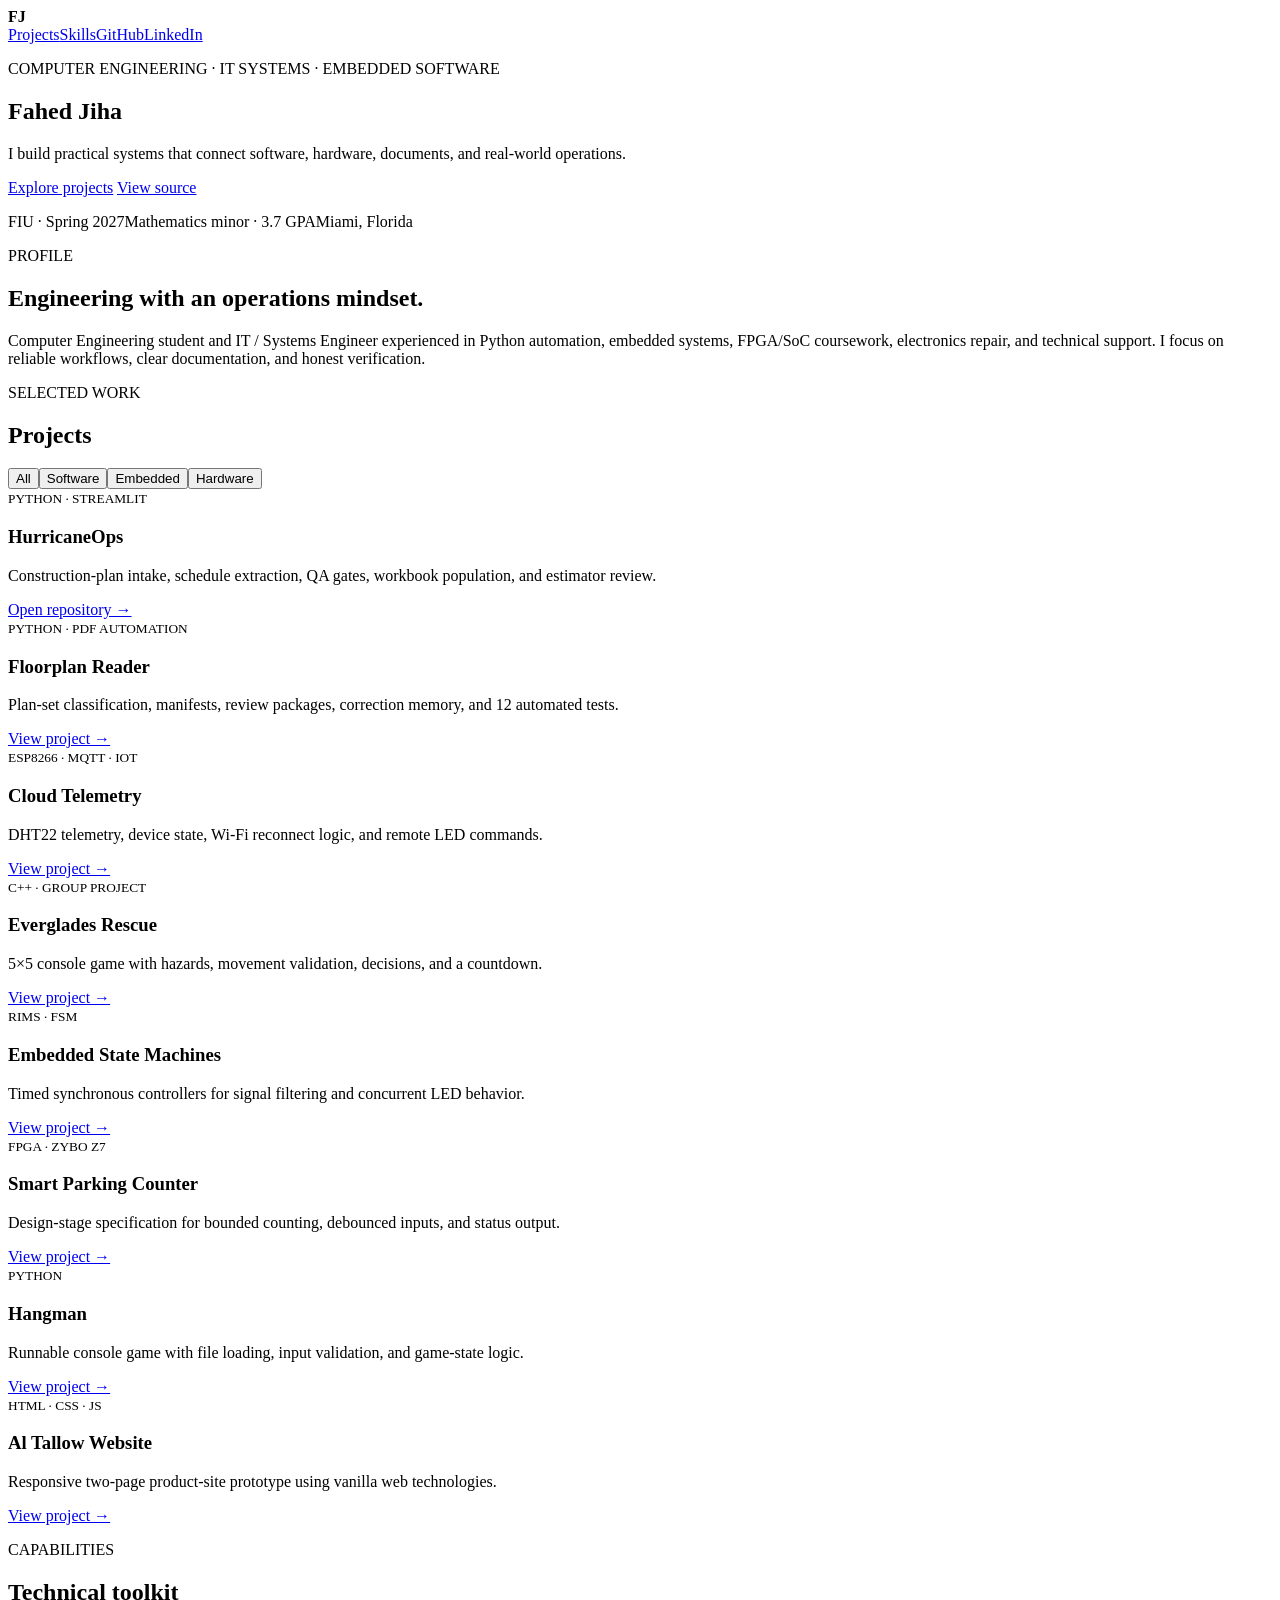
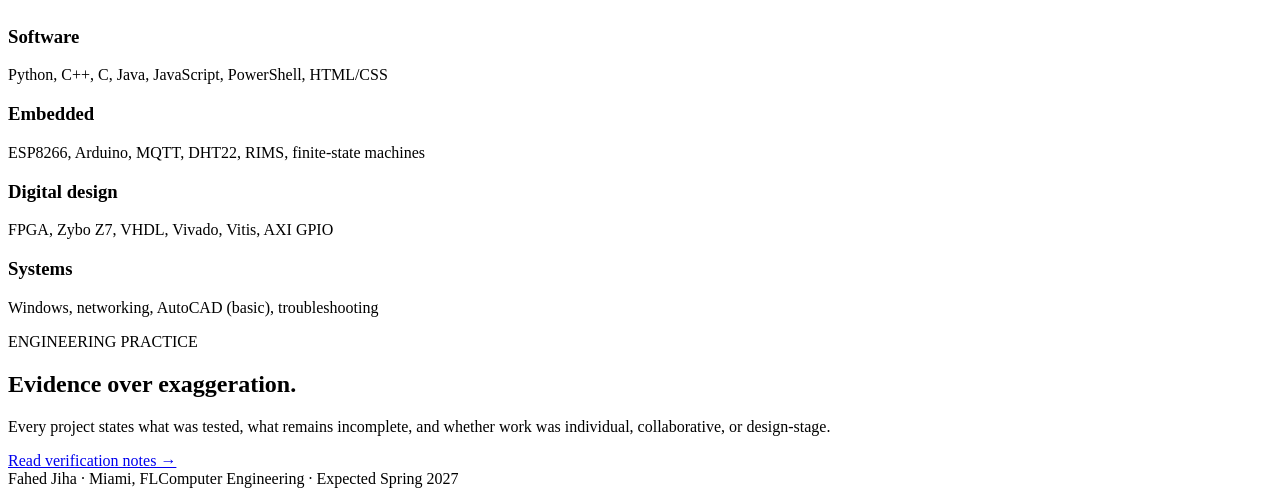
==== index.html @ e457b2c7 "Add portfolio website index.html" ====
<!doctype html><html lang="en"><head><meta charset="utf-8"><meta name="viewport" content="width=device-width,initial-scale=1"><meta name="description" content="Fahed Jiha computer engineering portfolio"><title>Fahed Jiha | Engineering Portfolio</title><link rel="stylesheet" href="assets/portfolio.css"></head><body>
<header><nav><b>FJ</b><div><a href="#projects">Projects</a><a href="#skills">Skills</a><a href="https://github.com/Fahedjiha10">GitHub</a><a href="https://www.linkedin.com/in/fahed-j-37849b253/">LinkedIn</a></div></nav><section class="hero"><p class="eyebrow">COMPUTER ENGINEERING · IT SYSTEMS · EMBEDDED SOFTWARE</p><h1>Fahed Jiha</h1><p class="lead">I build practical systems that connect software, hardware, documents, and real-world operations.</p><p><a class="button" href="#projects">Explore projects</a> <a class="outline" href="https://github.com/Fahedjiha10/engineering-portfolio">View source</a></p><div class="facts"><span>FIU · Spring 2027</span><span>Mathematics minor · 3.7 GPA</span><span>Miami, Florida</span></div></section></header>
<main><section class="intro"><div><p class="eyebrow">PROFILE</p><h2>Engineering with an operations mindset.</h2></div><p>Computer Engineering student and IT / Systems Engineer experienced in Python automation, embedded systems, FPGA/SoC coursework, electronics repair, and technical support. I focus on reliable workflows, clear documentation, and honest verification.</p></section>
<section id="projects"><div class="title"><div><p class="eyebrow">SELECTED WORK</p><h2>Projects</h2></div><div class="filters"><button class="active" data-filter="all">All</button><button data-filter="software">Software</button><button data-filter="embedded">Embedded</button><button data-filter="hardware">Hardware</button></div></div><div class="grid">
<article data-kind="software"><small>PYTHON · STREAMLIT</small><h3>HurricaneOps</h3><p>Construction-plan intake, schedule extraction, QA gates, workbook population, and estimator review.</p><a href="https://github.com/Fahedjiha10/HurricaneOps">Open repository →</a></article>
<article data-kind="software"><small>PYTHON · PDF AUTOMATION</small><h3>Floorplan Reader</h3><p>Plan-set classification, manifests, review packages, correction memory, and 12 automated tests.</p><a href="projects/floorplan-reader/">View project →</a></article>
<article data-kind="embedded"><small>ESP8266 · MQTT · IOT</small><h3>Cloud Telemetry</h3><p>DHT22 telemetry, device state, Wi-Fi reconnect logic, and remote LED commands.</p><a href="projects/esp8266-mqtt-iot/">View project →</a></article>
<article data-kind="software"><small>C++ · GROUP PROJECT</small><h3>Everglades Rescue</h3><p>5×5 console game with hazards, movement validation, decisions, and a countdown.</p><a href="projects/everglades-rescue-game/">View project →</a></article>
<article data-kind="embedded"><small>RIMS · FSM</small><h3>Embedded State Machines</h3><p>Timed synchronous controllers for signal filtering and concurrent LED behavior.</p><a href="projects/embedded-state-machines/">View project →</a></article>
<article data-kind="hardware"><small>FPGA · ZYBO Z7</small><h3>Smart Parking Counter</h3><p>Design-stage specification for bounded counting, debounced inputs, and status output.</p><a href="projects/fpga-smart-parking/">View project →</a></article>
<article data-kind="software"><small>PYTHON</small><h3>Hangman</h3><p>Runnable console game with file loading, input validation, and game-state logic.</p><a href="projects/python-hangman/">View project →</a></article>
<article data-kind="software"><small>HTML · CSS · JS</small><h3>Al Tallow Website</h3><p>Responsive two-page product-site prototype using vanilla web technologies.</p><a href="projects/al-tallow-website/">View project →</a></article></div></section>
<section id="skills" class="skills"><div><p class="eyebrow">CAPABILITIES</p><h2>Technical toolkit</h2></div><div class="skillgrid"><div><h3>Software</h3><p>Python, C++, C, Java, JavaScript, PowerShell, HTML/CSS</p></div><div><h3>Embedded</h3><p>ESP8266, Arduino, MQTT, DHT22, RIMS, finite-state machines</p></div><div><h3>Digital design</h3><p>FPGA, Zybo Z7, VHDL, Vivado, Vitis, AXI GPIO</p></div><div><h3>Systems</h3><p>Windows, networking, AutoCAD (basic), troubleshooting</p></div></div></section>
<section class="proof"><p class="eyebrow">ENGINEERING PRACTICE</p><h2>Evidence over exaggeration.</h2><p>Every project states what was tested, what remains incomplete, and whether work was individual, collaborative, or design-stage.</p><a href="docs/project-status.md">Read verification notes →</a></section></main><footer><span>Fahed Jiha · Miami, FL</span><span>Computer Engineering · Expected Spring 2027</span></footer><script src="assets/portfolio.js"></script></body></html>
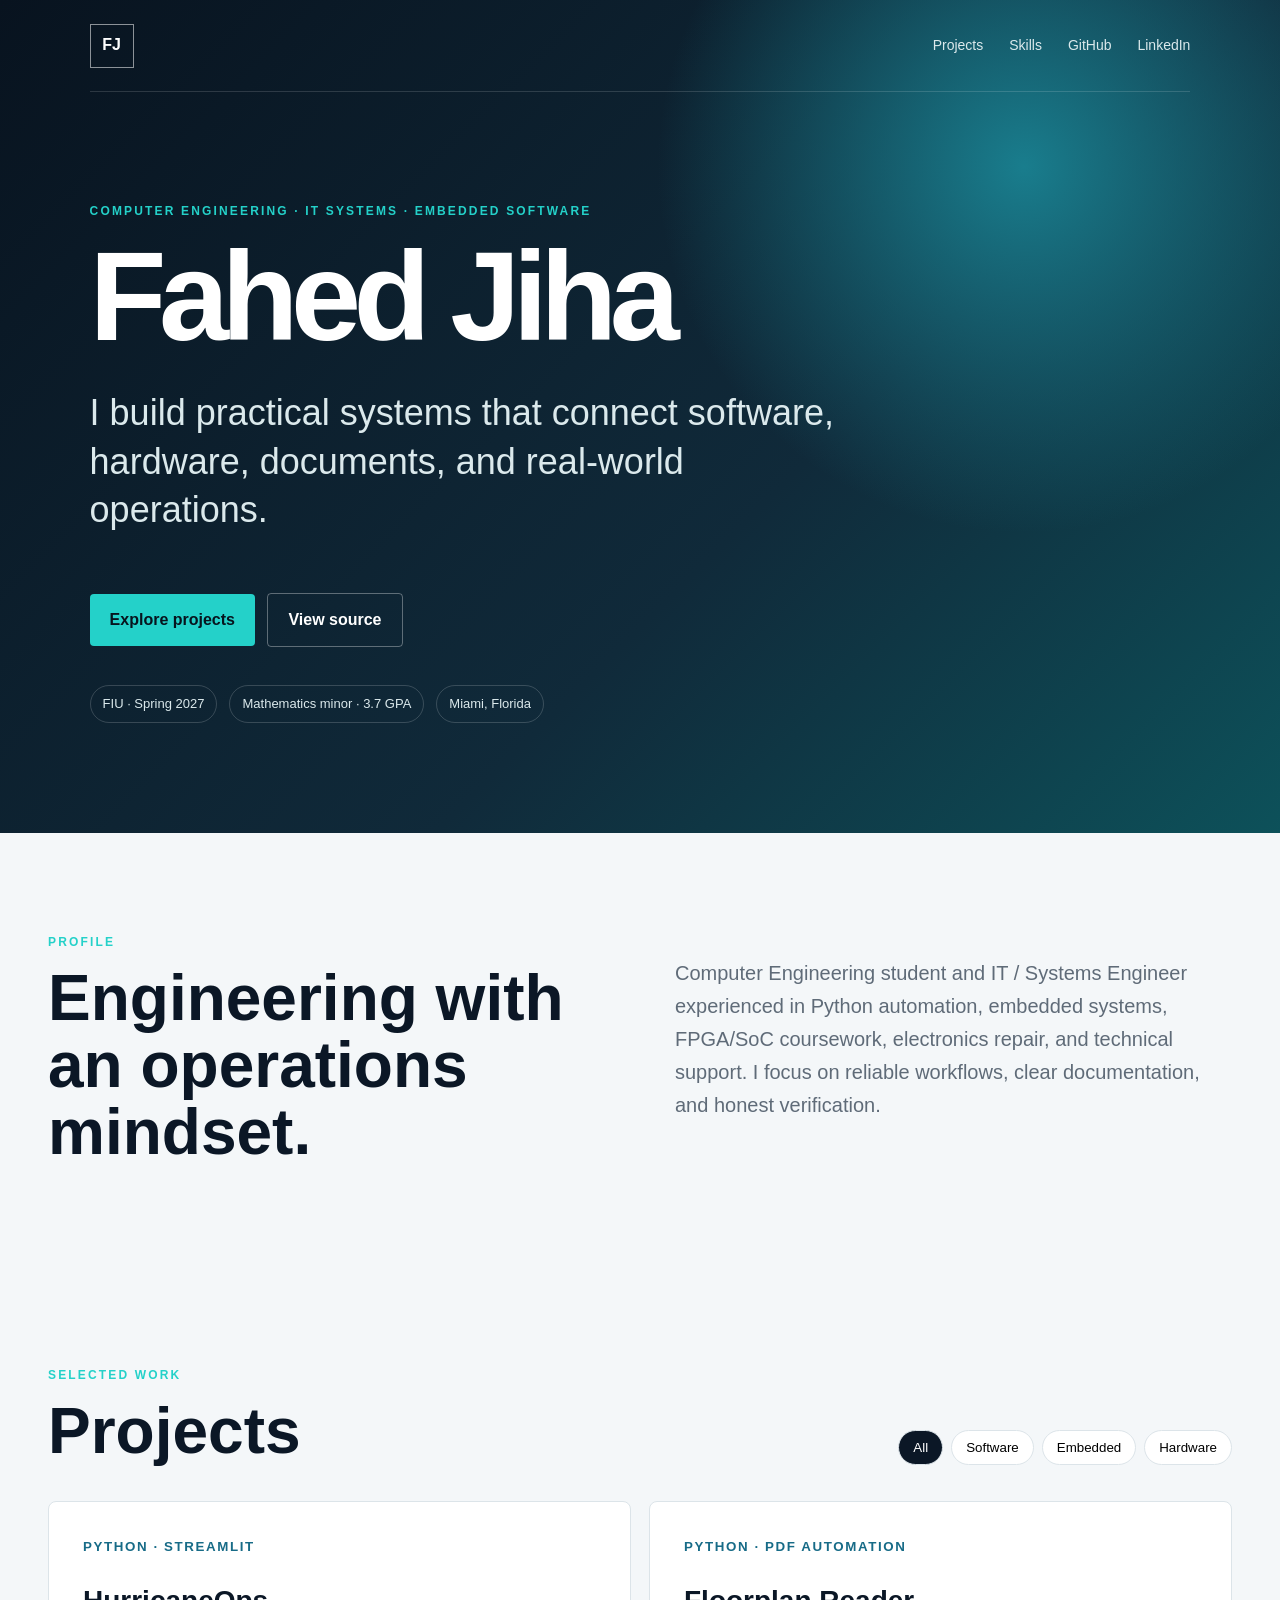
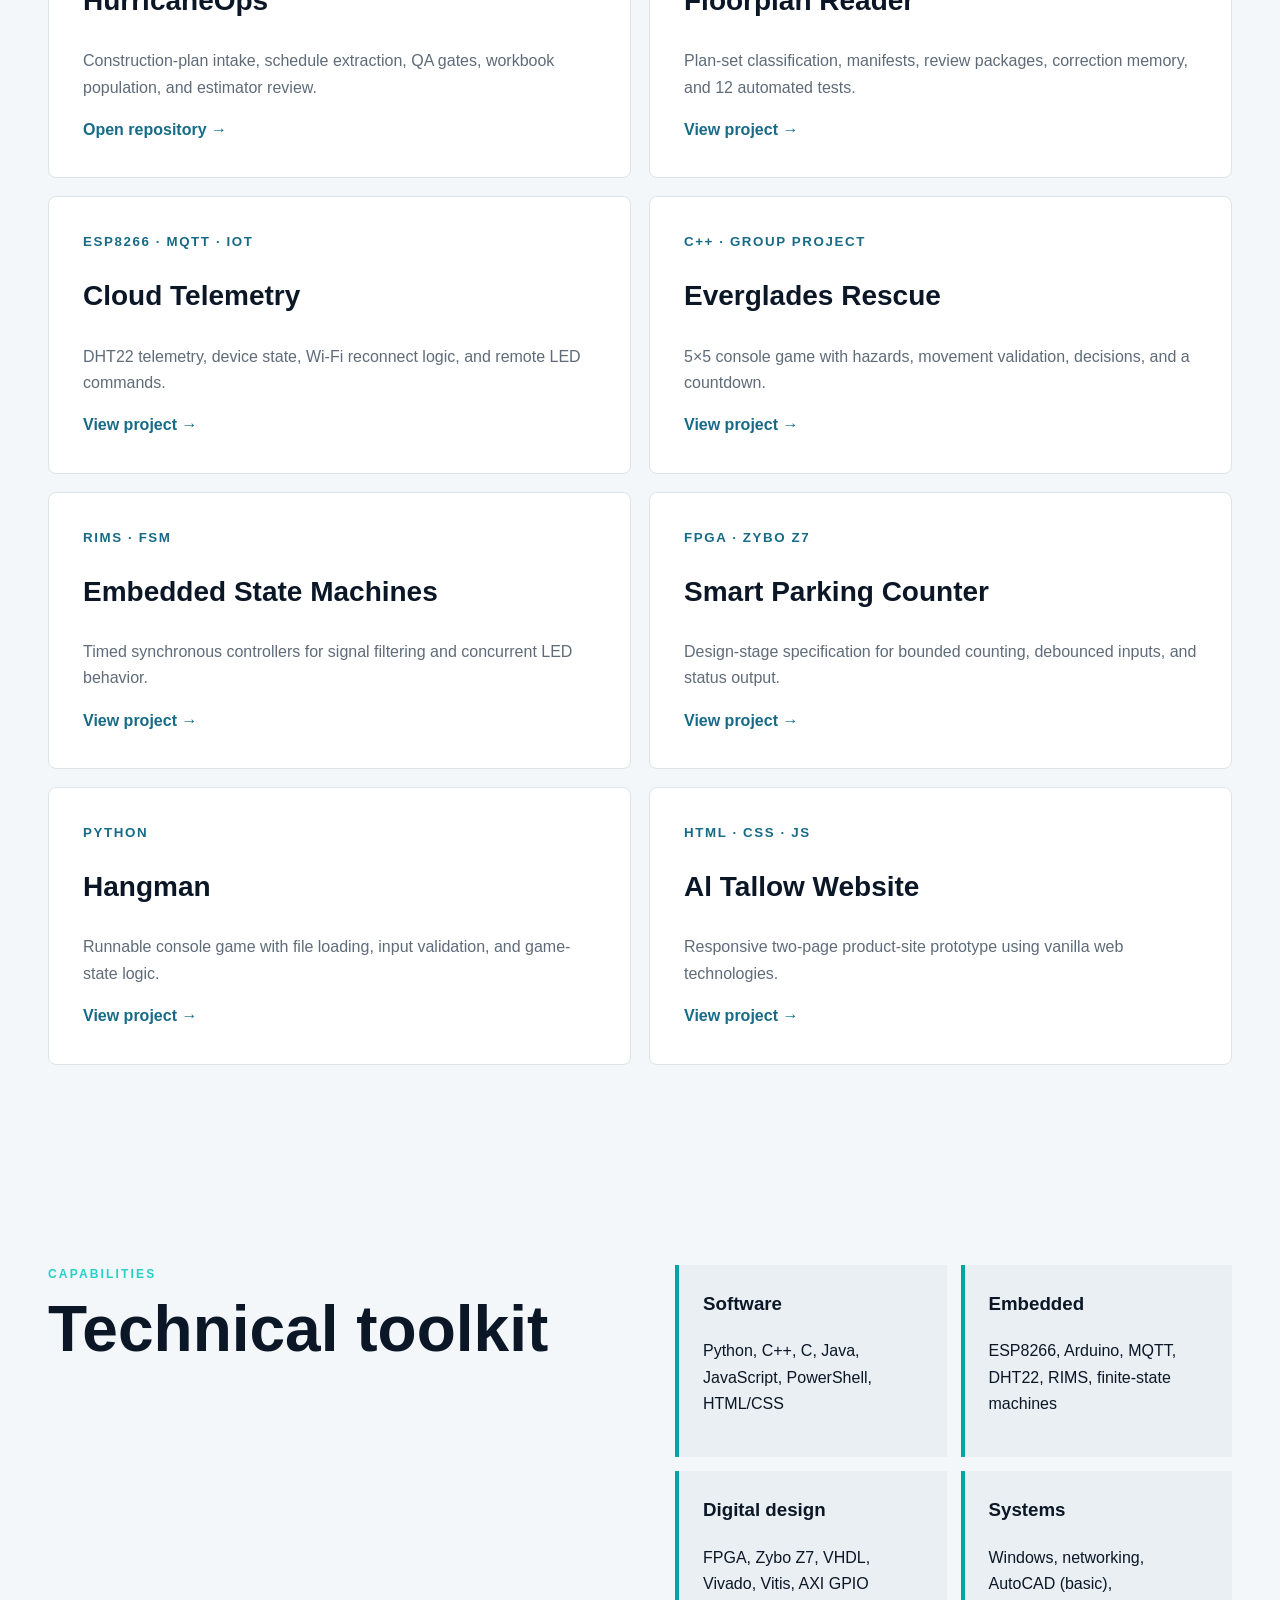
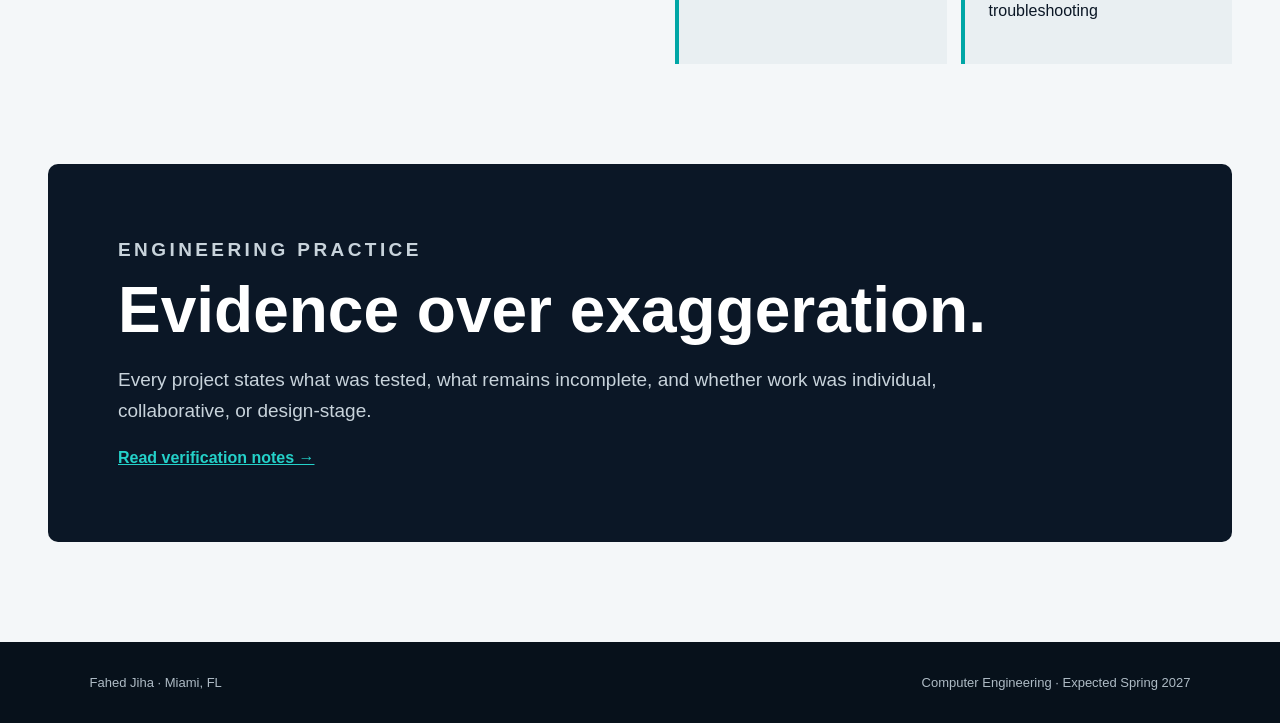
==== commit c63a3343: "Fix live portfolio project links" ====
--- a/index.html
+++ b/index.html
@@ -3,12 +3,12 @@
 <main><section class="intro"><div><p class="eyebrow">PROFILE</p><h2>Engineering with an operations mindset.</h2></div><p>Computer Engineering student and IT / Systems Engineer experienced in Python automation, embedded systems, FPGA/SoC coursework, electronics repair, and technical support. I focus on reliable workflows, clear documentation, and honest verification.</p></section>
 <section id="projects"><div class="title"><div><p class="eyebrow">SELECTED WORK</p><h2>Projects</h2></div><div class="filters"><button class="active" data-filter="all">All</button><button data-filter="software">Software</button><button data-filter="embedded">Embedded</button><button data-filter="hardware">Hardware</button></div></div><div class="grid">
 <article data-kind="software"><small>PYTHON · STREAMLIT</small><h3>HurricaneOps</h3><p>Construction-plan intake, schedule extraction, QA gates, workbook population, and estimator review.</p><a href="https://github.com/Fahedjiha10/HurricaneOps">Open repository →</a></article>
-<article data-kind="software"><small>PYTHON · PDF AUTOMATION</small><h3>Floorplan Reader</h3><p>Plan-set classification, manifests, review packages, correction memory, and 12 automated tests.</p><a href="projects/floorplan-reader/">View project →</a></article>
-<article data-kind="embedded"><small>ESP8266 · MQTT · IOT</small><h3>Cloud Telemetry</h3><p>DHT22 telemetry, device state, Wi-Fi reconnect logic, and remote LED commands.</p><a href="projects/esp8266-mqtt-iot/">View project →</a></article>
-<article data-kind="software"><small>C++ · GROUP PROJECT</small><h3>Everglades Rescue</h3><p>5×5 console game with hazards, movement validation, decisions, and a countdown.</p><a href="projects/everglades-rescue-game/">View project →</a></article>
-<article data-kind="embedded"><small>RIMS · FSM</small><h3>Embedded State Machines</h3><p>Timed synchronous controllers for signal filtering and concurrent LED behavior.</p><a href="projects/embedded-state-machines/">View project →</a></article>
-<article data-kind="hardware"><small>FPGA · ZYBO Z7</small><h3>Smart Parking Counter</h3><p>Design-stage specification for bounded counting, debounced inputs, and status output.</p><a href="projects/fpga-smart-parking/">View project →</a></article>
-<article data-kind="software"><small>PYTHON</small><h3>Hangman</h3><p>Runnable console game with file loading, input validation, and game-state logic.</p><a href="projects/python-hangman/">View project →</a></article>
-<article data-kind="software"><small>HTML · CSS · JS</small><h3>Al Tallow Website</h3><p>Responsive two-page product-site prototype using vanilla web technologies.</p><a href="projects/al-tallow-website/">View project →</a></article></div></section>
+<article data-kind="software"><small>PYTHON · PDF AUTOMATION</small><h3>Floorplan Reader</h3><p>Plan-set classification, manifests, review packages, correction memory, and 12 automated tests.</p><a href="https://github.com/Fahedjiha10/engineering-portfolio/tree/main/projects/floorplan-reader">View project →</a></article>
+<article data-kind="embedded"><small>ESP8266 · MQTT · IOT</small><h3>Cloud Telemetry</h3><p>DHT22 telemetry, device state, Wi-Fi reconnect logic, and remote LED commands.</p><a href="https://github.com/Fahedjiha10/engineering-portfolio/tree/main/projects/esp8266-mqtt-iot">View project →</a></article>
+<article data-kind="software"><small>C++ · GROUP PROJECT</small><h3>Everglades Rescue</h3><p>5×5 console game with hazards, movement validation, decisions, and a countdown.</p><a href="https://github.com/Fahedjiha10/engineering-portfolio/tree/main/projects/everglades-rescue-game">View project →</a></article>
+<article data-kind="embedded"><small>RIMS · FSM</small><h3>Embedded State Machines</h3><p>Timed synchronous controllers for signal filtering and concurrent LED behavior.</p><a href="https://github.com/Fahedjiha10/engineering-portfolio/tree/main/projects/embedded-state-machines">View project →</a></article>
+<article data-kind="hardware"><small>FPGA · ZYBO Z7</small><h3>Smart Parking Counter</h3><p>Design-stage specification for bounded counting, debounced inputs, and status output.</p><a href="https://github.com/Fahedjiha10/engineering-portfolio/tree/main/projects/fpga-smart-parking">View project →</a></article>
+<article data-kind="software"><small>PYTHON</small><h3>Hangman</h3><p>Runnable console game with file loading, input validation, and game-state logic.</p><a href="https://github.com/Fahedjiha10/engineering-portfolio/tree/main/projects/python-hangman">View project →</a></article>
+<article data-kind="software"><small>HTML · CSS · JS</small><h3>Al Tallow Website</h3><p>Responsive two-page product-site prototype using vanilla web technologies.</p><a href="https://github.com/Fahedjiha10/engineering-portfolio/tree/main/projects/al-tallow-website">View project →</a></article></div></section>
 <section id="skills" class="skills"><div><p class="eyebrow">CAPABILITIES</p><h2>Technical toolkit</h2></div><div class="skillgrid"><div><h3>Software</h3><p>Python, C++, C, Java, JavaScript, PowerShell, HTML/CSS</p></div><div><h3>Embedded</h3><p>ESP8266, Arduino, MQTT, DHT22, RIMS, finite-state machines</p></div><div><h3>Digital design</h3><p>FPGA, Zybo Z7, VHDL, Vivado, Vitis, AXI GPIO</p></div><div><h3>Systems</h3><p>Windows, networking, AutoCAD (basic), troubleshooting</p></div></div></section>
-<section class="proof"><p class="eyebrow">ENGINEERING PRACTICE</p><h2>Evidence over exaggeration.</h2><p>Every project states what was tested, what remains incomplete, and whether work was individual, collaborative, or design-stage.</p><a href="docs/project-status.md">Read verification notes →</a></section></main><footer><span>Fahed Jiha · Miami, FL</span><span>Computer Engineering · Expected Spring 2027</span></footer><script src="assets/portfolio.js"></script></body></html>+<section class="proof"><p class="eyebrow">ENGINEERING PRACTICE</p><h2>Evidence over exaggeration.</h2><p>Every project states what was tested, what remains incomplete, and whether work was individual, collaborative, or design-stage.</p><a href="https://github.com/Fahedjiha10/engineering-portfolio/blob/main/docs/project-status.md">Read verification notes →</a></section></main><footer><span>Fahed Jiha · Miami, FL</span><span>Computer Engineering · Expected Spring 2027</span></footer><script src="assets/portfolio.js"></script></body></html>
--- a/assets/portfolio.css
+++ b/assets/portfolio.css
@@ -0,0 +1 @@
+:root{--ink:#0b1726;--muted:#5f6b78;--accent:#24d1c9;--paper:#f4f7f9;--line:#dce4e9}*{box-sizing:border-box}html{scroll-behavior:smooth}body{margin:0;font:16px/1.65 Inter,Segoe UI,Arial,sans-serif;color:var(--ink);background:var(--paper)}a{color:inherit}header{min-height:720px;color:#fff;background:radial-gradient(circle at 80% 20%,#197d8d 0,transparent 30%),linear-gradient(135deg,#08131f,#102a3a 60%,#0d515a);padding:0 7vw}nav{height:92px;display:flex;align-items:center;justify-content:space-between;border-bottom:1px solid #ffffff24}nav b{display:grid;place-items:center;width:44px;height:44px;border:1px solid #ffffff88}nav div{display:flex;gap:26px}nav a{text-decoration:none;color:#dbe9ec;font-size:14px}.hero{max-width:920px;padding:110px 0}.eyebrow{margin:0 0 12px;color:var(--accent);font-weight:800;font-size:12px;letter-spacing:.18em}h1{font-size:clamp(60px,10vw,126px);line-height:.9;margin:18px 0 28px;letter-spacing:-.06em}.lead{max-width:760px;font-size:clamp(22px,3vw,36px);line-height:1.35;color:#dbe9ec}.button,.outline{display:inline-block;margin:22px 8px 22px 0;padding:13px 20px;border-radius:4px;text-decoration:none;font-weight:700}.button{background:var(--accent);color:#07151e}.outline{border:1px solid #ffffff55}.facts{display:flex;flex-wrap:wrap;gap:12px}.facts span{padding:7px 12px;border:1px solid #ffffff2c;border-radius:99px;font-size:13px;color:#dbe9ec}main{max-width:1240px;margin:auto;padding:0 28px}main section{padding:100px 0}.intro,.skills{display:grid;grid-template-columns:1fr 1fr;gap:70px}.intro h2,.title h2,.skills h2,.proof h2{font-size:clamp(38px,5vw,64px);line-height:1.05;margin:0}.intro>p{font-size:20px;color:var(--muted);margin:24px 0}.title{display:flex;align-items:end;justify-content:space-between;margin-bottom:36px}.filters{display:flex;gap:8px;flex-wrap:wrap}.filters button{border:1px solid var(--line);background:#fff;padding:9px 14px;border-radius:99px;cursor:pointer}.filters .active{background:var(--ink);color:#fff}.grid{display:grid;grid-template-columns:repeat(2,1fr);gap:18px}.grid article{background:#fff;border:1px solid var(--line);border-radius:8px;padding:34px;min-height:250px;display:flex;flex-direction:column;transition:.2s}.grid article:hover{transform:translateY(-4px);box-shadow:0 18px 45px #0b172612}.grid article[hidden]{display:none}.grid small{color:#176b87;font-weight:800;letter-spacing:.12em}.grid h3{font-size:28px;margin:20px 0 8px}.grid p{color:var(--muted)}.grid a{margin-top:auto;font-weight:800;color:#176b87;text-decoration:none}.skillgrid{display:grid;grid-template-columns:1fr 1fr;gap:14px}.skillgrid div{background:#e9eff2;padding:24px;border-left:4px solid #00a6a6}.skillgrid h3,.skillgrid p{margin-top:0}.proof{background:var(--ink);color:#fff;padding:70px!important;margin-bottom:100px;border-radius:10px}.proof p{max-width:850px;color:#c8d3db;font-size:19px}.proof a{color:var(--accent);font-weight:800}footer{display:flex;justify-content:space-between;padding:30px 7vw;background:#07111b;color:#aebbc5;font-size:13px}@media(max-width:760px){nav div{gap:12px}nav div a:nth-child(-n+2){display:none}.hero{padding:80px 0}.intro,.skills{grid-template-columns:1fr;gap:28px}.title{align-items:start;flex-direction:column;gap:24px}.grid,.skillgrid{grid-template-columns:1fr}.proof{padding:38px 28px!important}footer{gap:12px;flex-direction:column}}
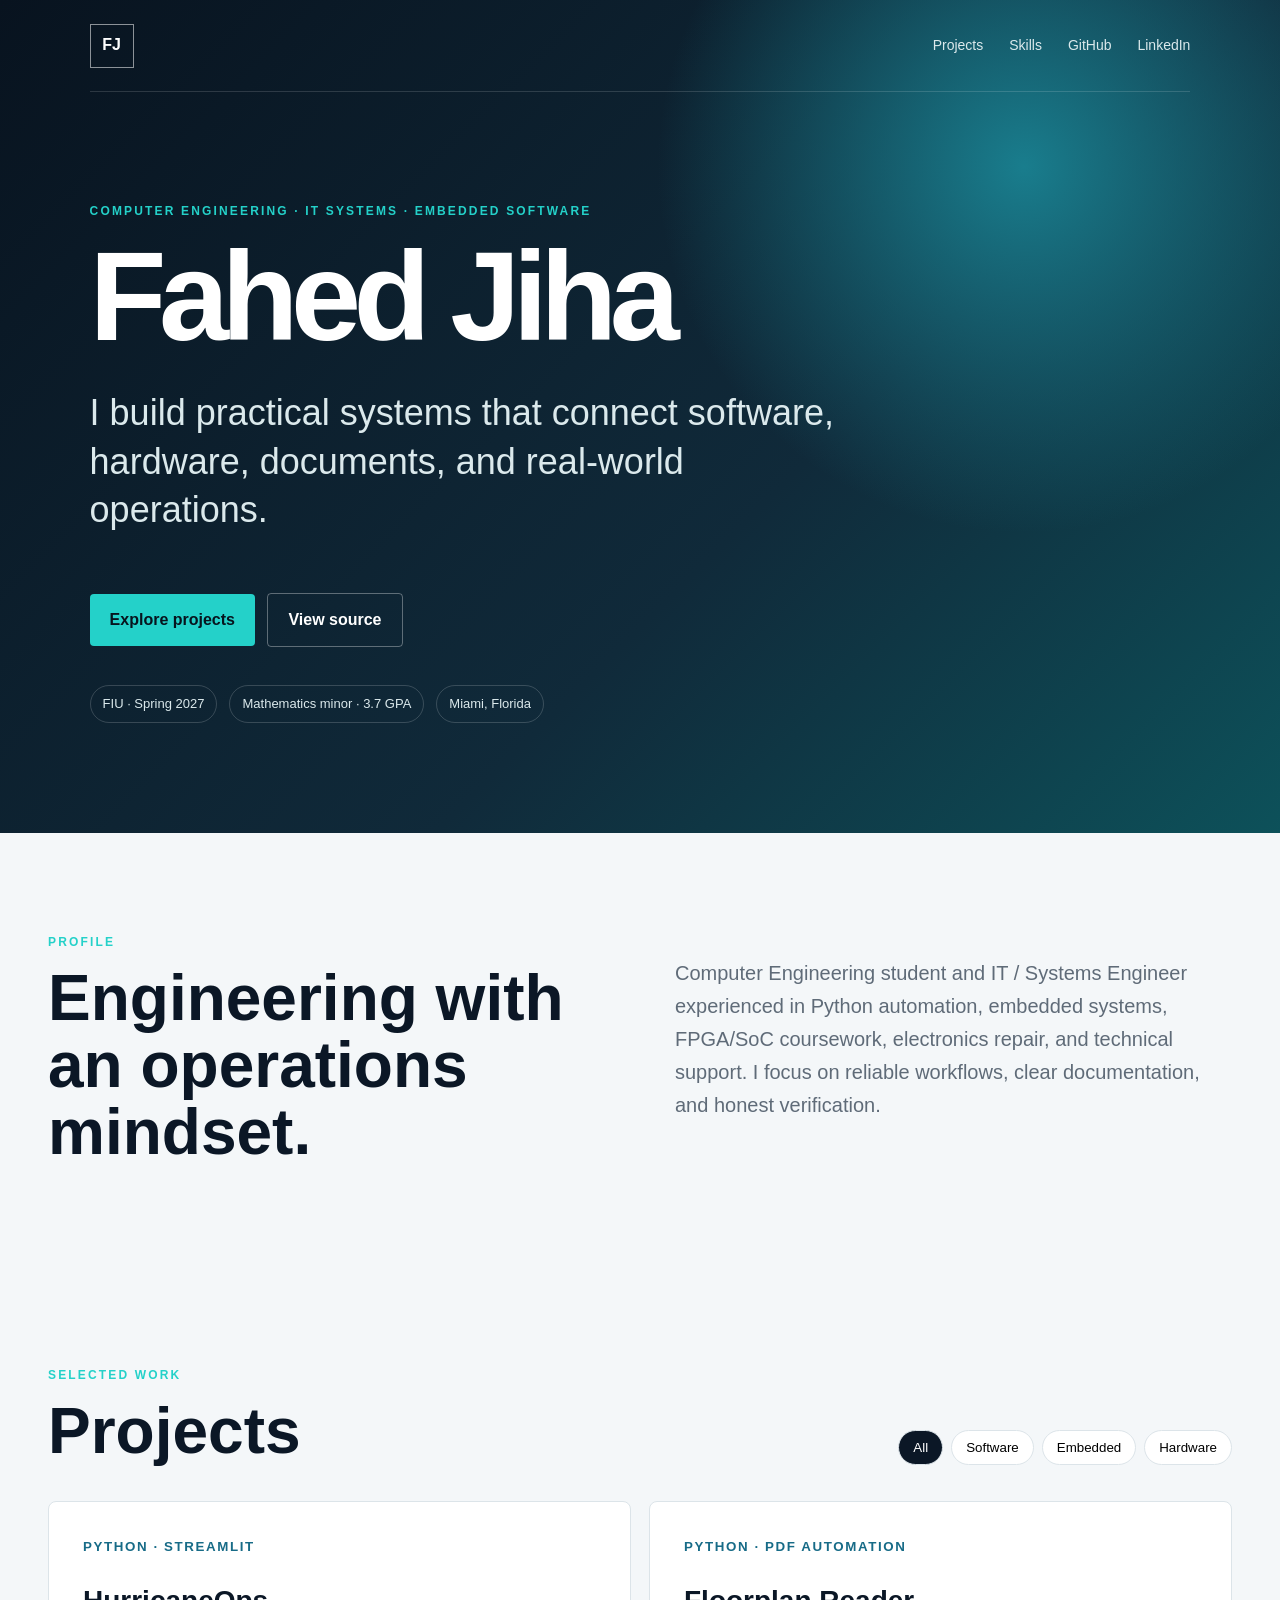
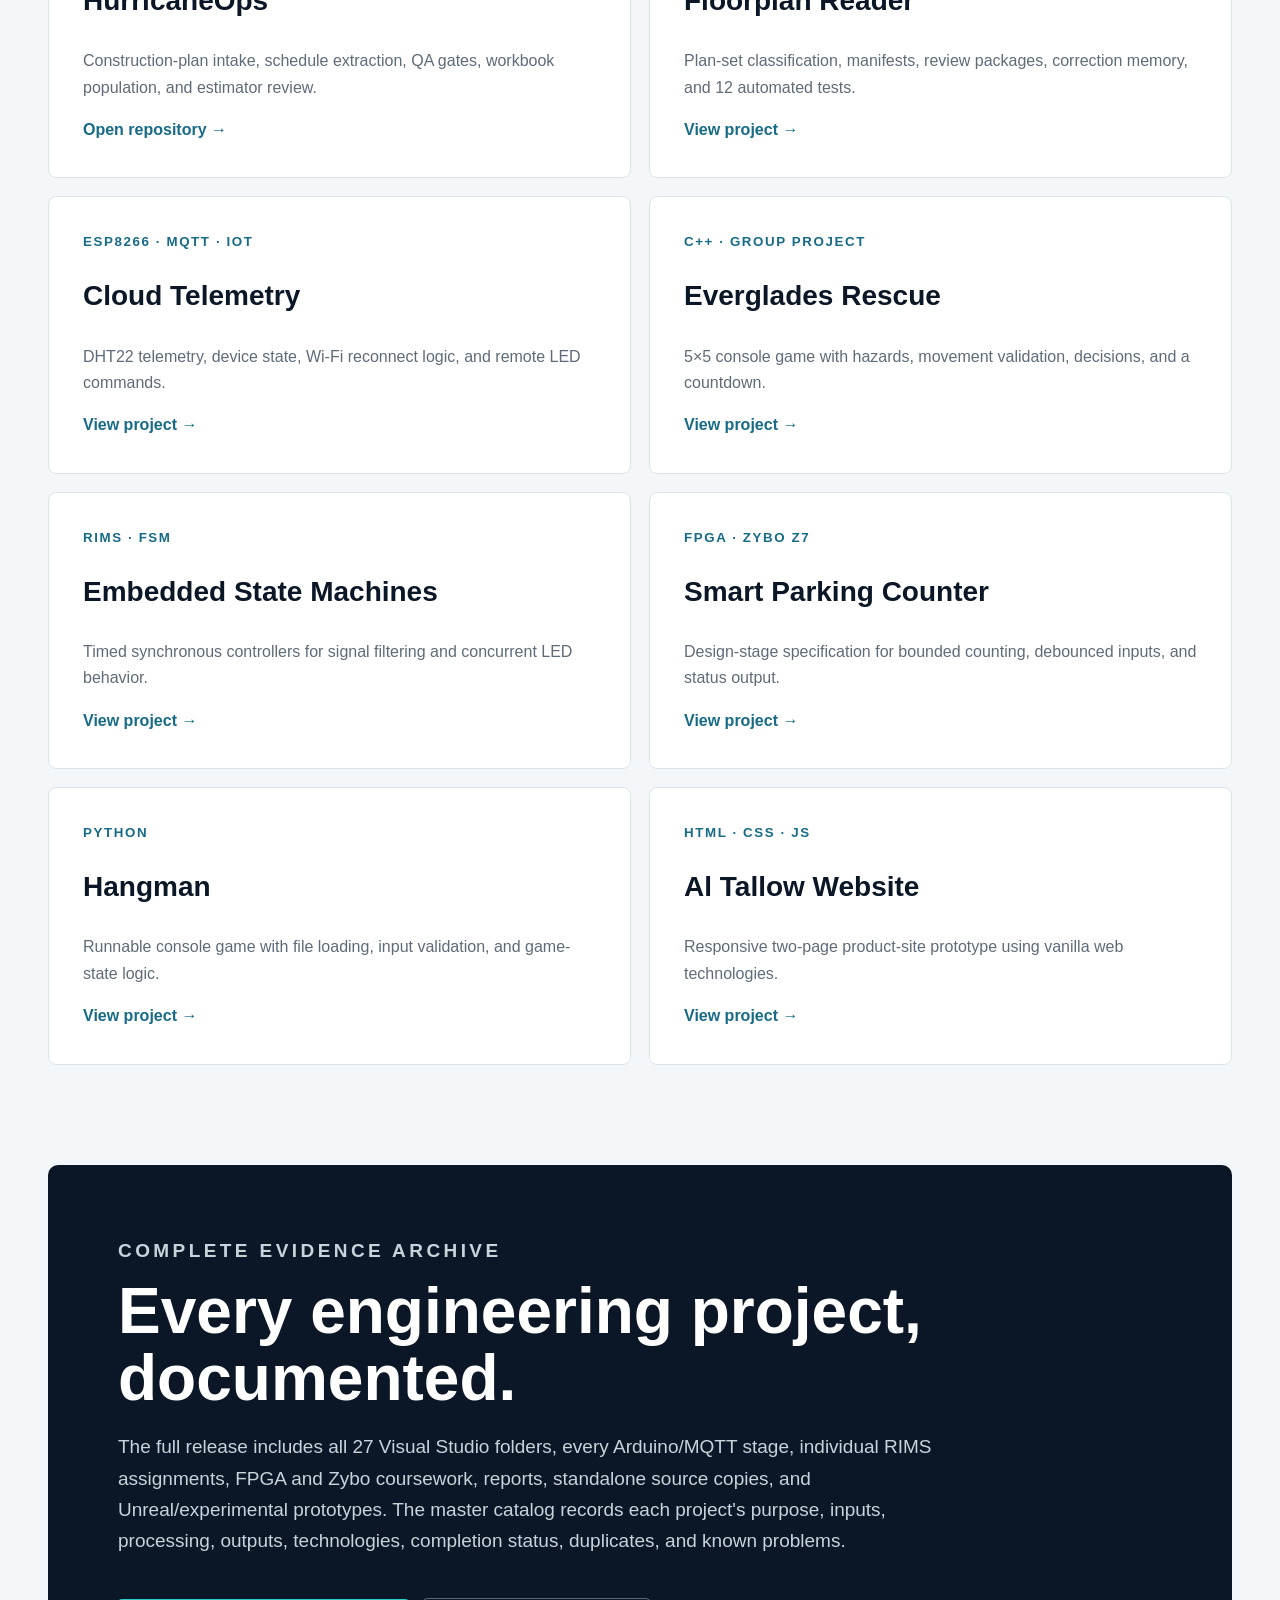
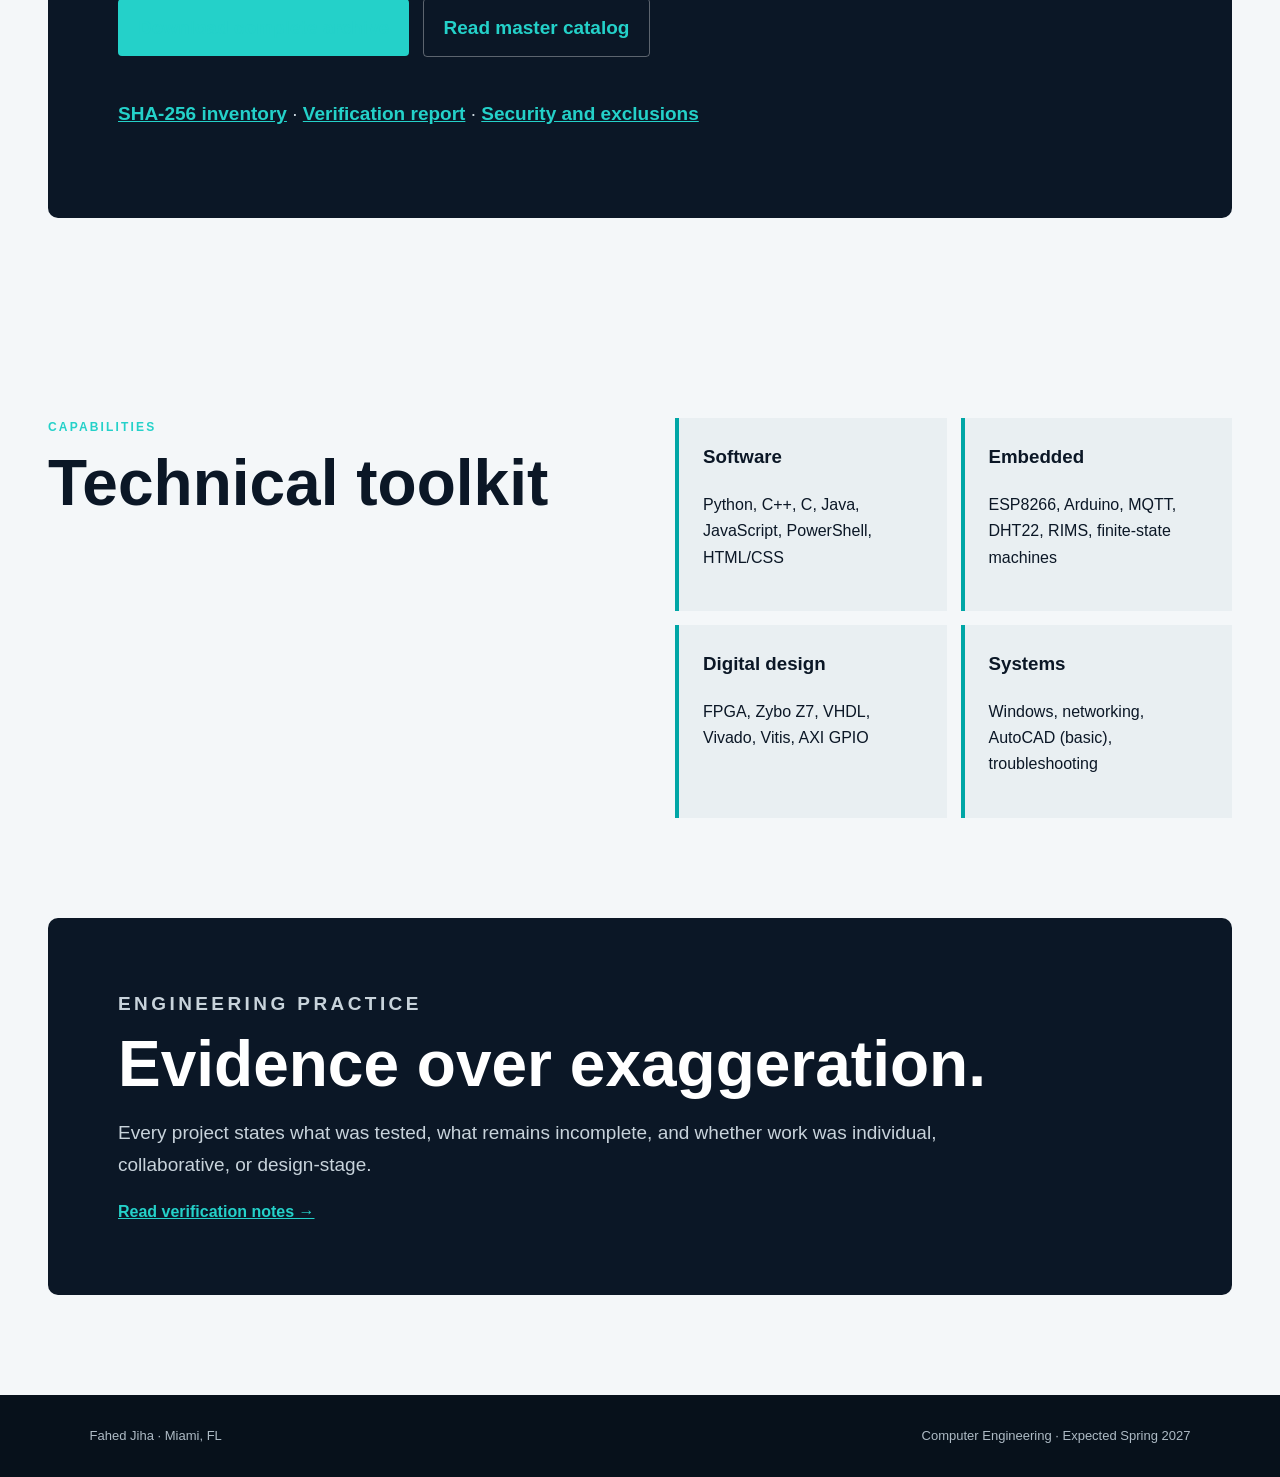
==== commit 6077c8e8: "Add complete archive section to portfolio site" ====
--- a/index.html
+++ b/index.html
@@ -10,5 +10,7 @@
 <article data-kind="hardware"><small>FPGA · ZYBO Z7</small><h3>Smart Parking Counter</h3><p>Design-stage specification for bounded counting, debounced inputs, and status output.</p><a href="https://github.com/Fahedjiha10/engineering-portfolio/tree/main/projects/fpga-smart-parking">View project →</a></article>
 <article data-kind="software"><small>PYTHON</small><h3>Hangman</h3><p>Runnable console game with file loading, input validation, and game-state logic.</p><a href="https://github.com/Fahedjiha10/engineering-portfolio/tree/main/projects/python-hangman">View project →</a></article>
 <article data-kind="software"><small>HTML · CSS · JS</small><h3>Al Tallow Website</h3><p>Responsive two-page product-site prototype using vanilla web technologies.</p><a href="https://github.com/Fahedjiha10/engineering-portfolio/tree/main/projects/al-tallow-website">View project →</a></article></div></section>
+
+<section class="proof"><p class="eyebrow">COMPLETE EVIDENCE ARCHIVE</p><h2>Every engineering project, documented.</h2><p>The full release includes all 27 Visual Studio folders, every Arduino/MQTT stage, individual RIMS assignments, FPGA and Zybo coursework, reports, standalone source copies, and Unreal/experimental prototypes. The master catalog records each project's purpose, inputs, processing, outputs, technologies, completion status, duplicates, and known problems.</p><p><a class="button" href="https://github.com/Fahedjiha10/engineering-portfolio/releases/tag/v1.0-complete-archive">Download complete archive</a> <a class="outline" href="https://github.com/Fahedjiha10/engineering-portfolio/blob/main/docs/complete-project-catalog.md">Read master catalog</a></p><p><a href="https://github.com/Fahedjiha10/engineering-portfolio/blob/main/docs/FILE_INVENTORY.csv">SHA-256 inventory</a> · <a href="https://github.com/Fahedjiha10/engineering-portfolio/blob/main/docs/archive-verification-report.md">Verification report</a> · <a href="https://github.com/Fahedjiha10/engineering-portfolio/blob/main/docs/archive-security-and-exclusions.md">Security and exclusions</a></p></section>
 <section id="skills" class="skills"><div><p class="eyebrow">CAPABILITIES</p><h2>Technical toolkit</h2></div><div class="skillgrid"><div><h3>Software</h3><p>Python, C++, C, Java, JavaScript, PowerShell, HTML/CSS</p></div><div><h3>Embedded</h3><p>ESP8266, Arduino, MQTT, DHT22, RIMS, finite-state machines</p></div><div><h3>Digital design</h3><p>FPGA, Zybo Z7, VHDL, Vivado, Vitis, AXI GPIO</p></div><div><h3>Systems</h3><p>Windows, networking, AutoCAD (basic), troubleshooting</p></div></div></section>
 <section class="proof"><p class="eyebrow">ENGINEERING PRACTICE</p><h2>Evidence over exaggeration.</h2><p>Every project states what was tested, what remains incomplete, and whether work was individual, collaborative, or design-stage.</p><a href="https://github.com/Fahedjiha10/engineering-portfolio/blob/main/docs/project-status.md">Read verification notes →</a></section></main><footer><span>Fahed Jiha · Miami, FL</span><span>Computer Engineering · Expected Spring 2027</span></footer><script src="assets/portfolio.js"></script></body></html>
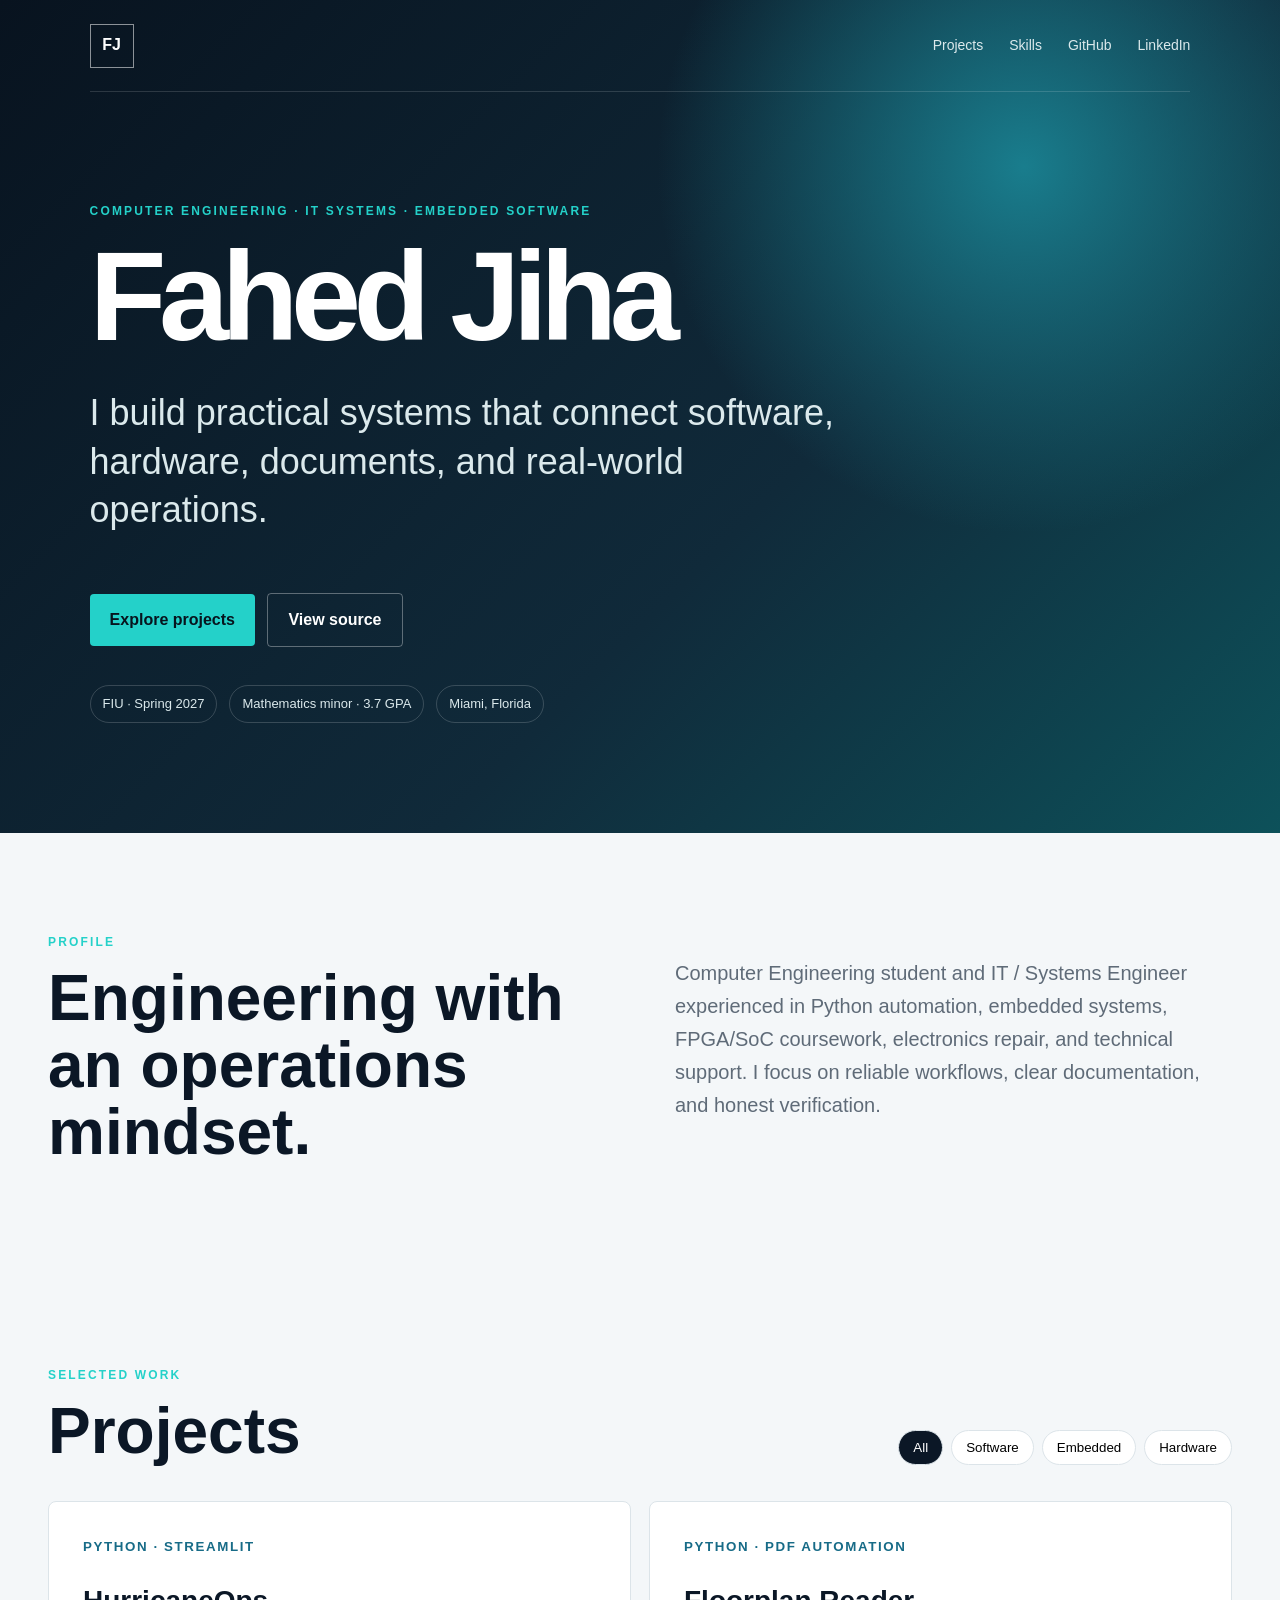
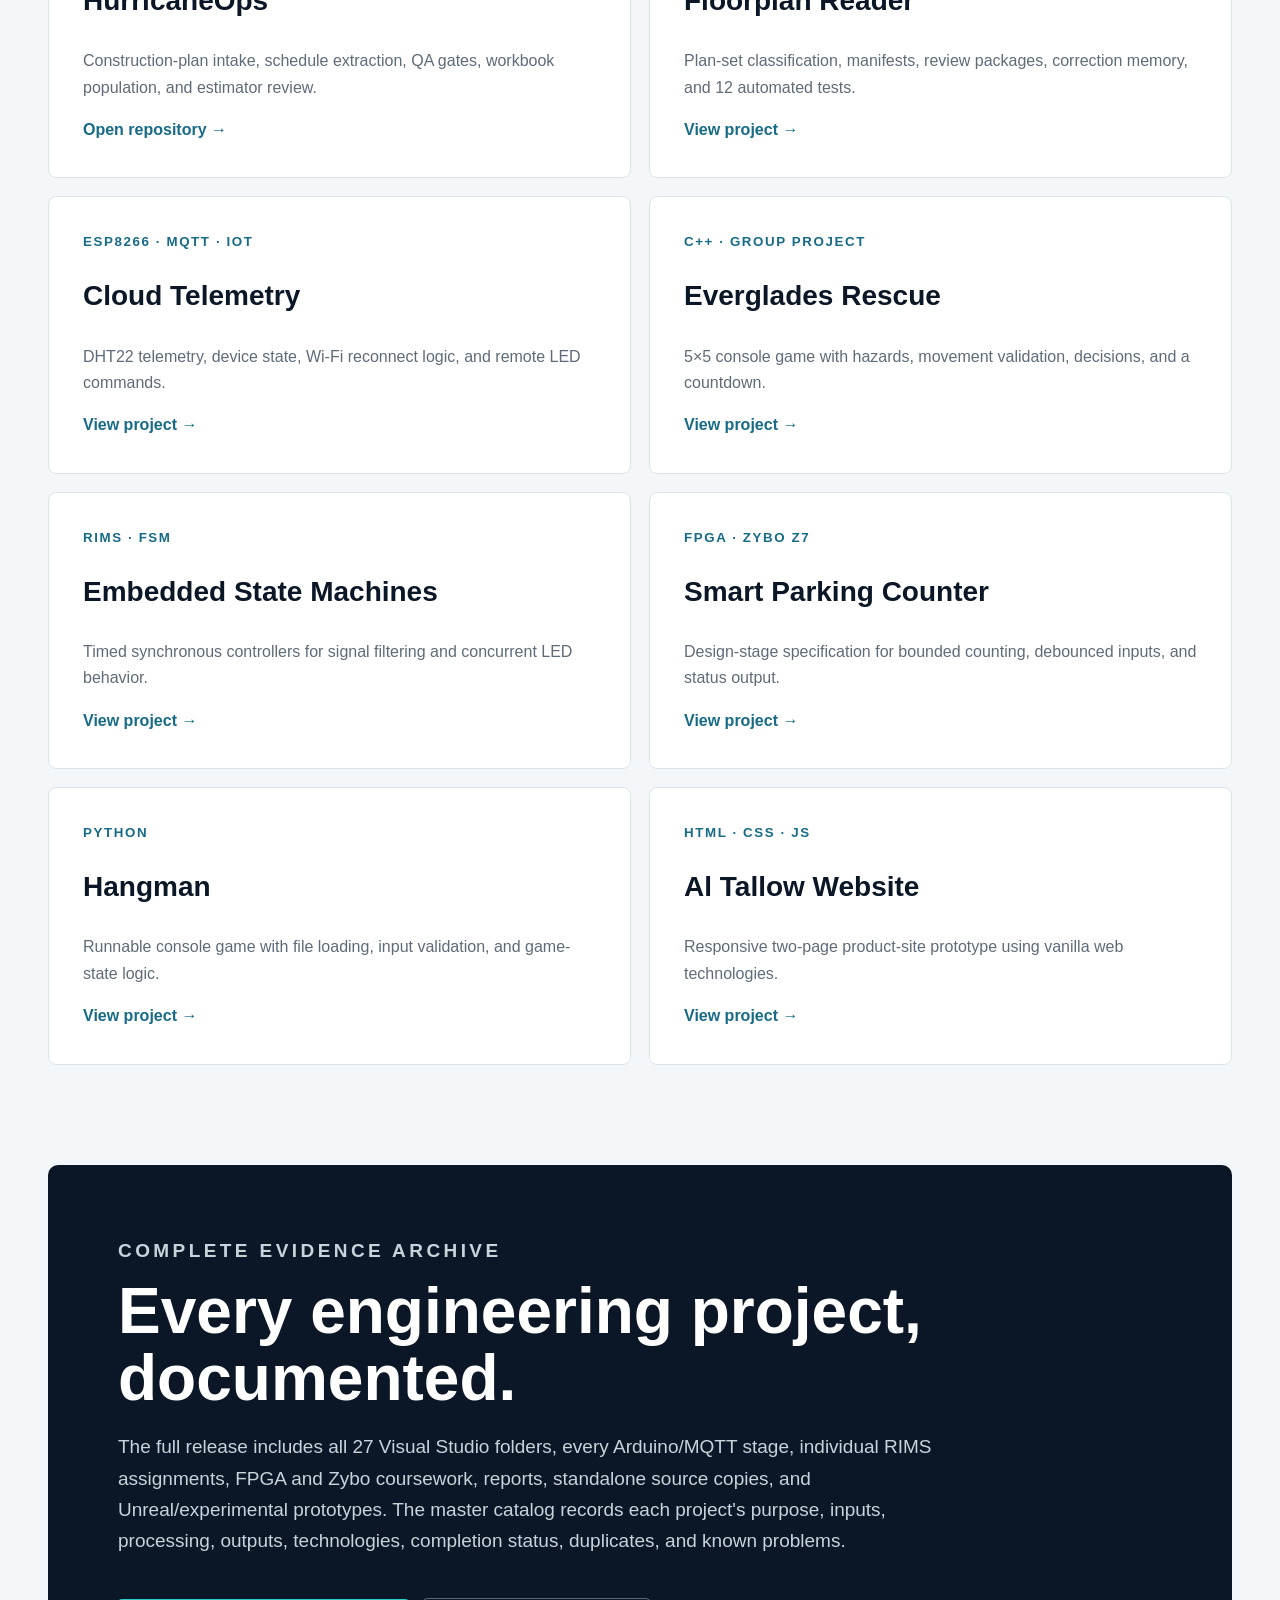
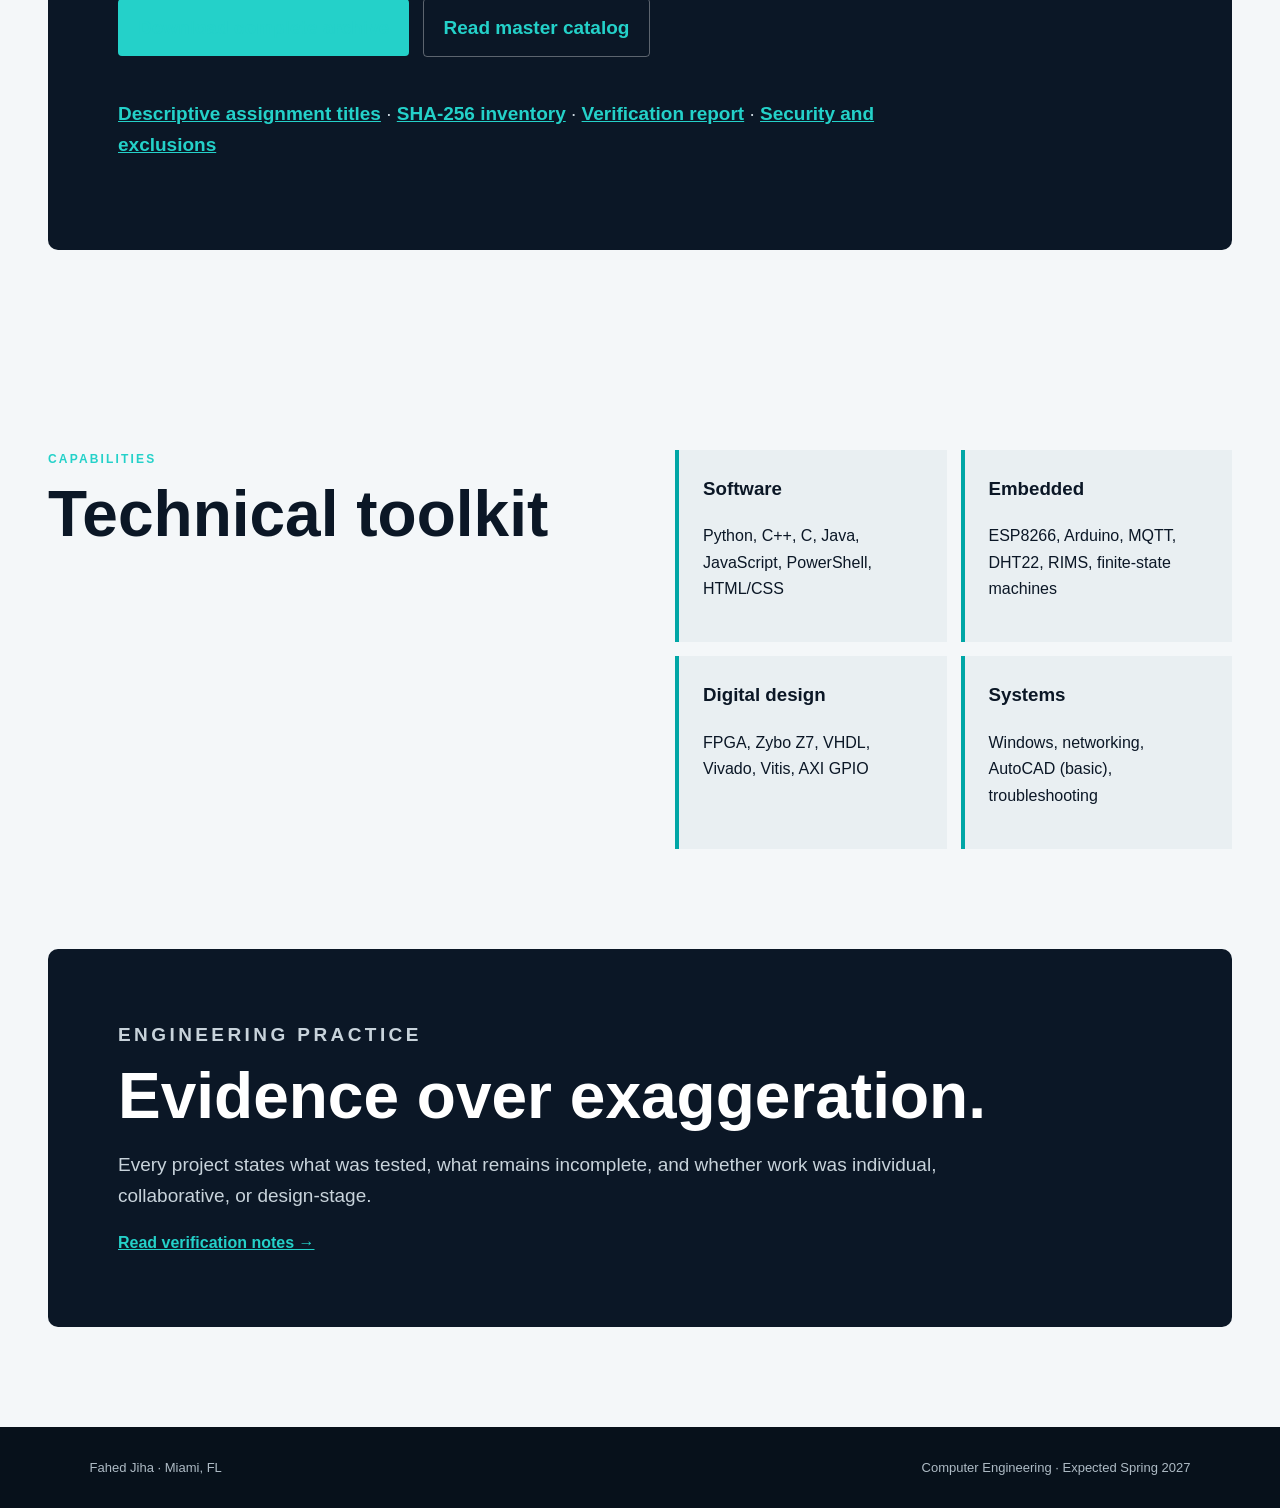
==== commit bc54ce2f: "Link source-derived assignment titles from portfolio" ====
--- a/index.html
+++ b/index.html
@@ -11,6 +11,6 @@
 <article data-kind="software"><small>PYTHON</small><h3>Hangman</h3><p>Runnable console game with file loading, input validation, and game-state logic.</p><a href="https://github.com/Fahedjiha10/engineering-portfolio/tree/main/projects/python-hangman">View project →</a></article>
 <article data-kind="software"><small>HTML · CSS · JS</small><h3>Al Tallow Website</h3><p>Responsive two-page product-site prototype using vanilla web technologies.</p><a href="https://github.com/Fahedjiha10/engineering-portfolio/tree/main/projects/al-tallow-website">View project →</a></article></div></section>
 
-<section class="proof"><p class="eyebrow">COMPLETE EVIDENCE ARCHIVE</p><h2>Every engineering project, documented.</h2><p>The full release includes all 27 Visual Studio folders, every Arduino/MQTT stage, individual RIMS assignments, FPGA and Zybo coursework, reports, standalone source copies, and Unreal/experimental prototypes. The master catalog records each project's purpose, inputs, processing, outputs, technologies, completion status, duplicates, and known problems.</p><p><a class="button" href="https://github.com/Fahedjiha10/engineering-portfolio/releases/tag/v1.0-complete-archive">Download complete archive</a> <a class="outline" href="https://github.com/Fahedjiha10/engineering-portfolio/blob/main/docs/complete-project-catalog.md">Read master catalog</a></p><p><a href="https://github.com/Fahedjiha10/engineering-portfolio/blob/main/docs/FILE_INVENTORY.csv">SHA-256 inventory</a> · <a href="https://github.com/Fahedjiha10/engineering-portfolio/blob/main/docs/archive-verification-report.md">Verification report</a> · <a href="https://github.com/Fahedjiha10/engineering-portfolio/blob/main/docs/archive-security-and-exclusions.md">Security and exclusions</a></p></section>
+<section class="proof"><p class="eyebrow">COMPLETE EVIDENCE ARCHIVE</p><h2>Every engineering project, documented.</h2><p>The full release includes all 27 Visual Studio folders, every Arduino/MQTT stage, individual RIMS assignments, FPGA and Zybo coursework, reports, standalone source copies, and Unreal/experimental prototypes. The master catalog records each project's purpose, inputs, processing, outputs, technologies, completion status, duplicates, and known problems.</p><p><a class="button" href="https://github.com/Fahedjiha10/engineering-portfolio/releases/tag/v1.0-complete-archive">Download complete archive</a> <a class="outline" href="https://github.com/Fahedjiha10/engineering-portfolio/blob/main/docs/complete-project-catalog.md">Read master catalog</a></p><p><a href="https://github.com/Fahedjiha10/engineering-portfolio/blob/main/docs/descriptive-project-title-crosswalk.md">Descriptive assignment titles</a> · <a href="https://github.com/Fahedjiha10/engineering-portfolio/blob/main/docs/FILE_INVENTORY.csv">SHA-256 inventory</a> · <a href="https://github.com/Fahedjiha10/engineering-portfolio/blob/main/docs/archive-verification-report.md">Verification report</a> · <a href="https://github.com/Fahedjiha10/engineering-portfolio/blob/main/docs/archive-security-and-exclusions.md">Security and exclusions</a></p></section>
 <section id="skills" class="skills"><div><p class="eyebrow">CAPABILITIES</p><h2>Technical toolkit</h2></div><div class="skillgrid"><div><h3>Software</h3><p>Python, C++, C, Java, JavaScript, PowerShell, HTML/CSS</p></div><div><h3>Embedded</h3><p>ESP8266, Arduino, MQTT, DHT22, RIMS, finite-state machines</p></div><div><h3>Digital design</h3><p>FPGA, Zybo Z7, VHDL, Vivado, Vitis, AXI GPIO</p></div><div><h3>Systems</h3><p>Windows, networking, AutoCAD (basic), troubleshooting</p></div></div></section>
 <section class="proof"><p class="eyebrow">ENGINEERING PRACTICE</p><h2>Evidence over exaggeration.</h2><p>Every project states what was tested, what remains incomplete, and whether work was individual, collaborative, or design-stage.</p><a href="https://github.com/Fahedjiha10/engineering-portfolio/blob/main/docs/project-status.md">Read verification notes →</a></section></main><footer><span>Fahed Jiha · Miami, FL</span><span>Computer Engineering · Expected Spring 2027</span></footer><script src="assets/portfolio.js"></script></body></html>
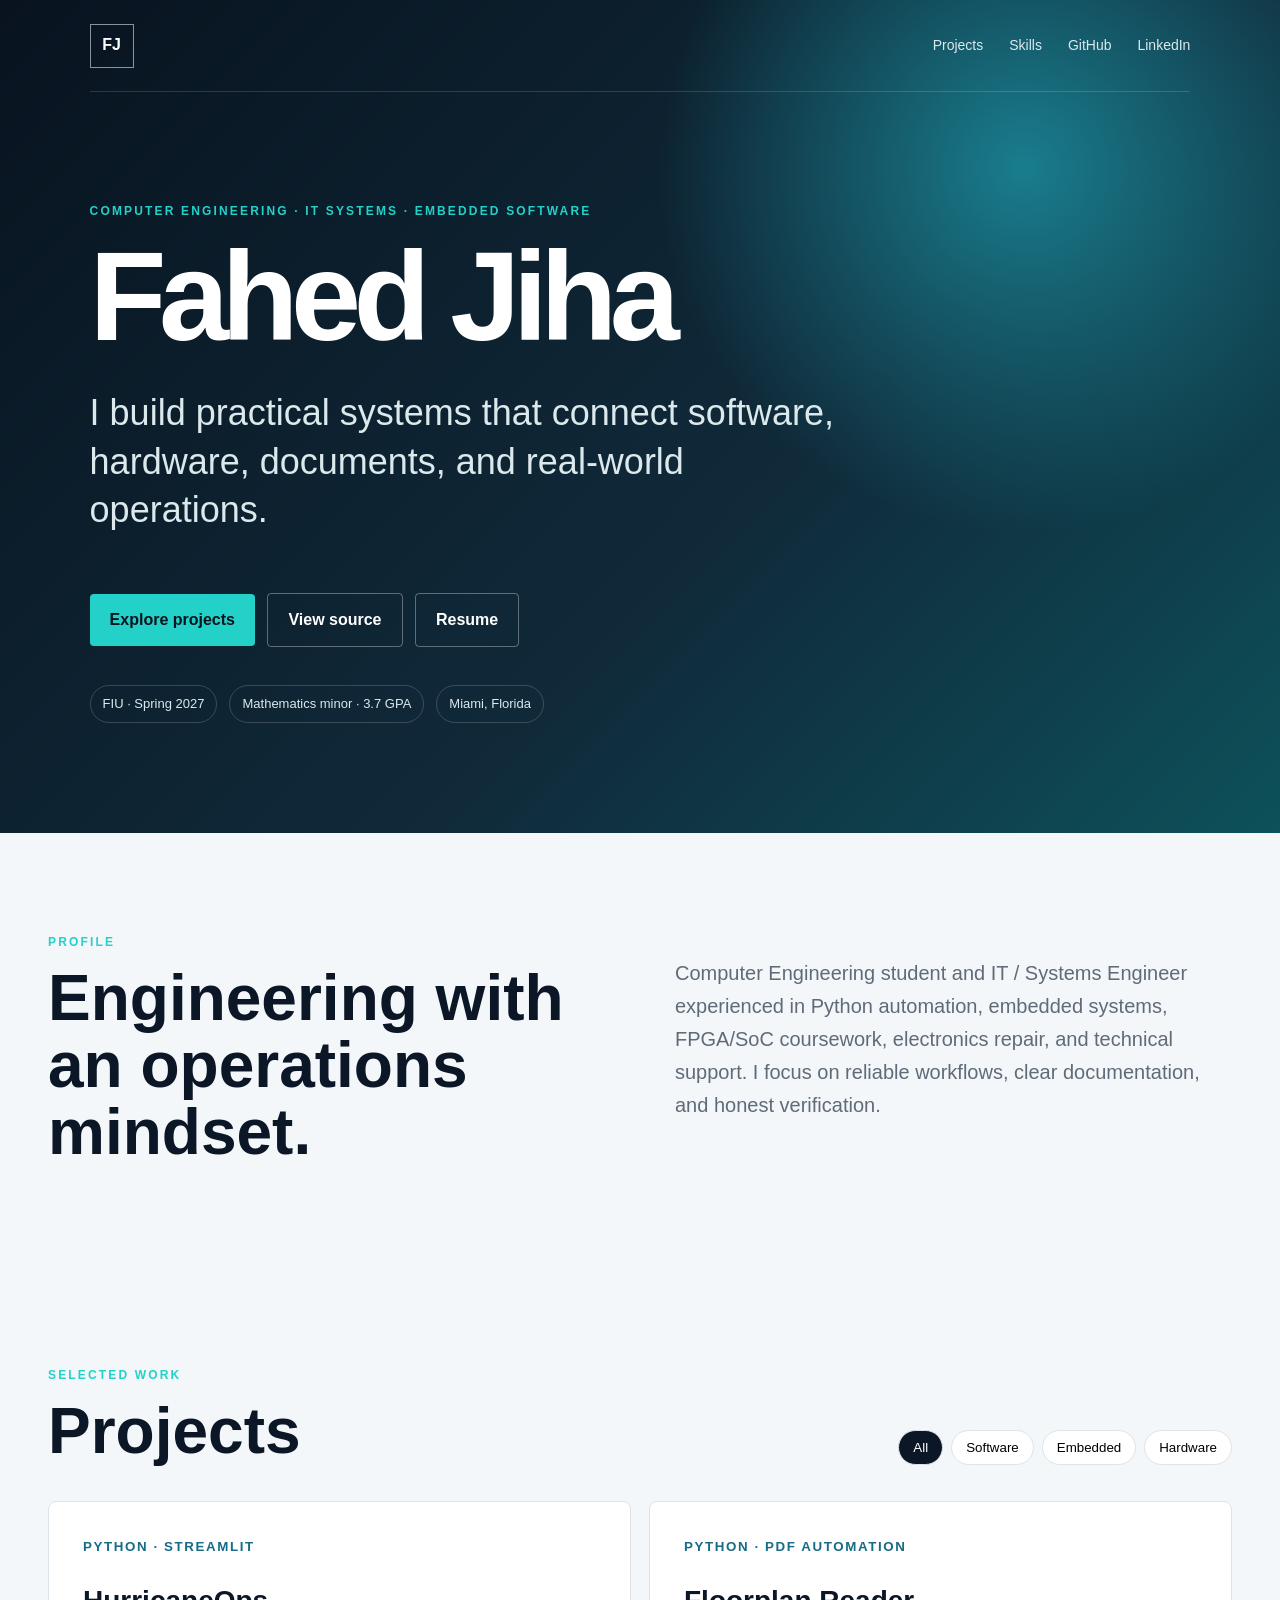
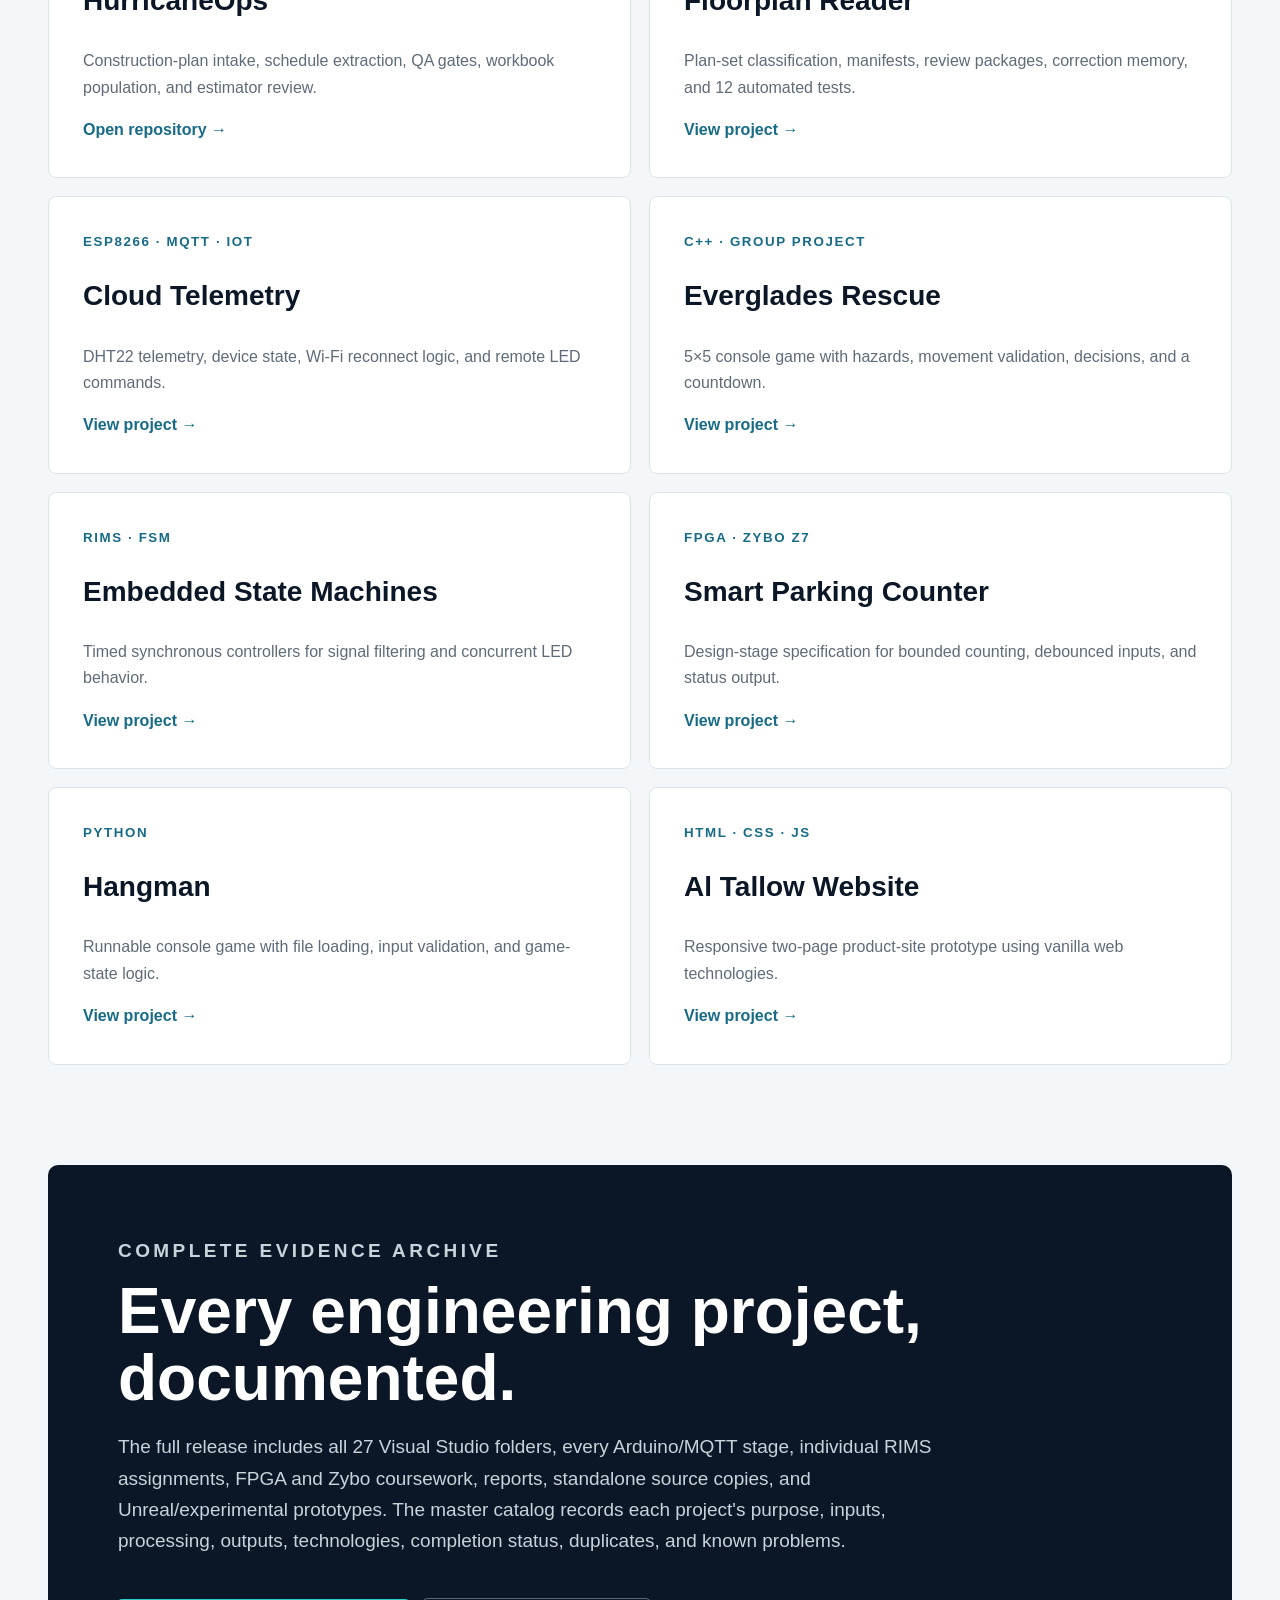
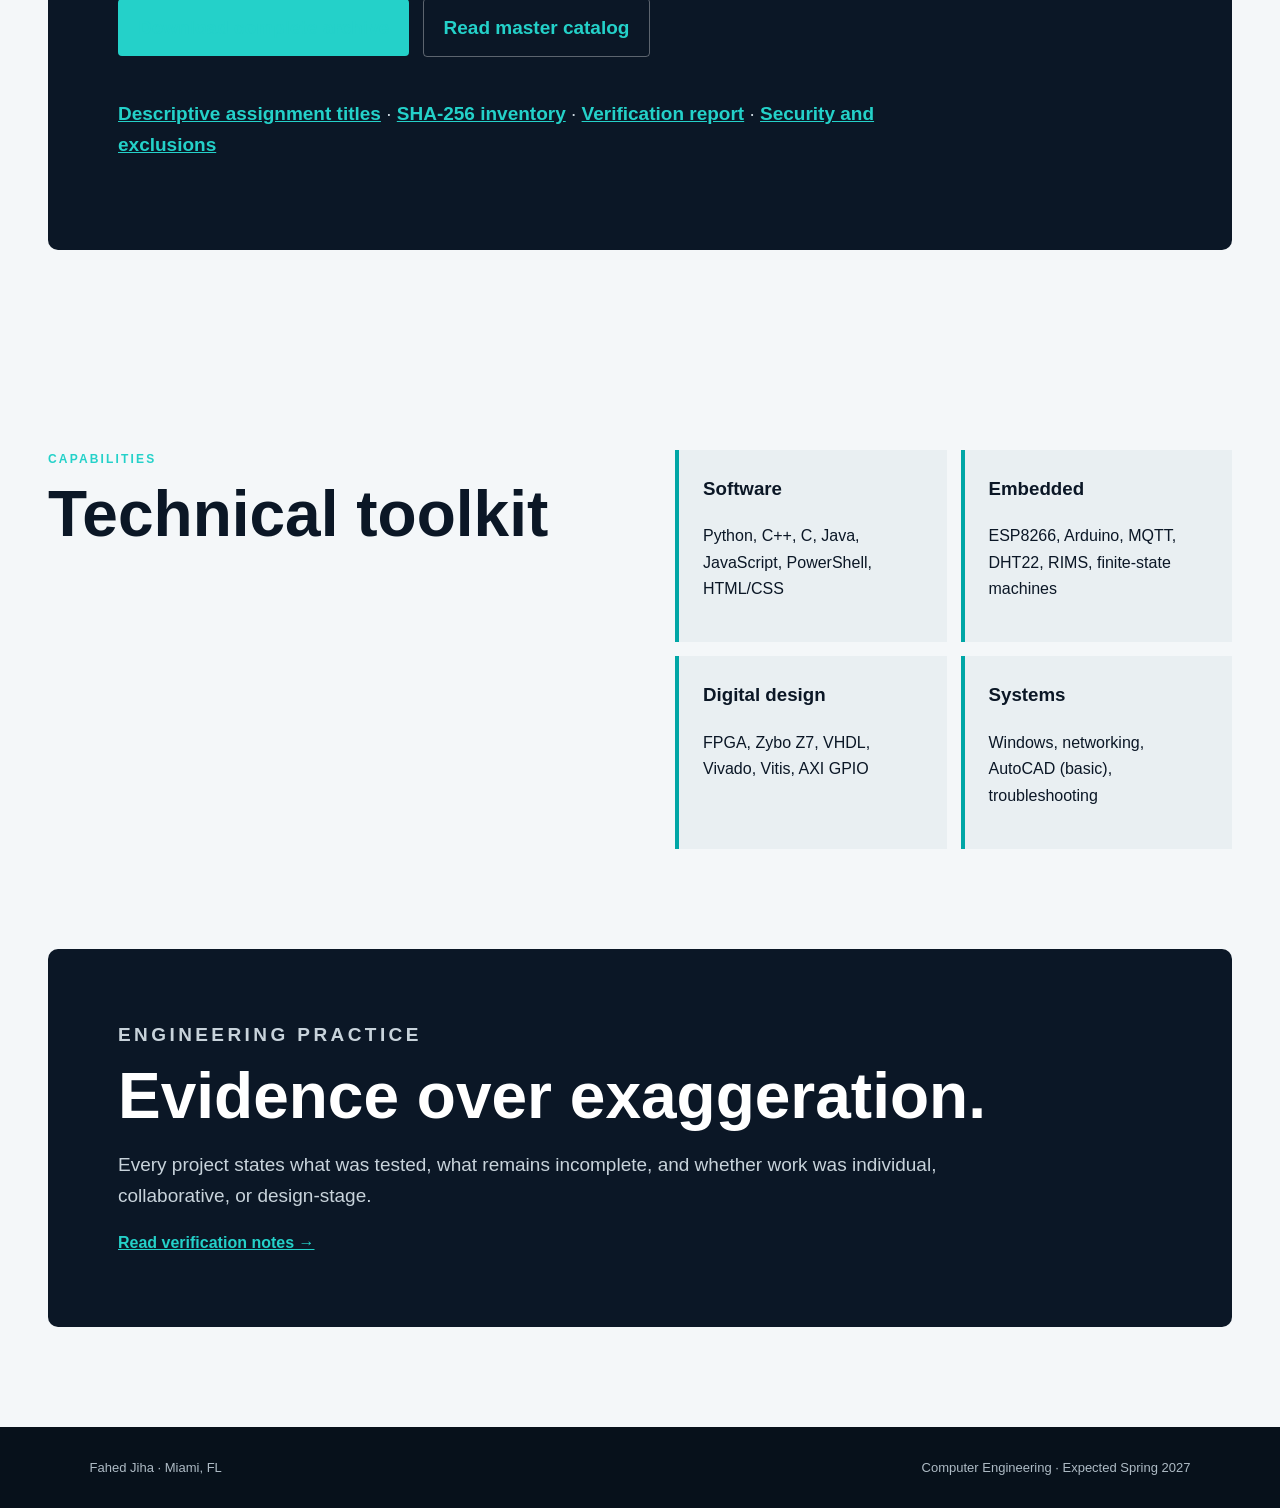
==== commit ffc348c2: "Add resume link to portfolio homepage" ====
--- a/index.html
+++ b/index.html
@@ -1,5 +1,5 @@
 <!doctype html><html lang="en"><head><meta charset="utf-8"><meta name="viewport" content="width=device-width,initial-scale=1"><meta name="description" content="Fahed Jiha computer engineering portfolio"><title>Fahed Jiha | Engineering Portfolio</title><link rel="stylesheet" href="assets/portfolio.css"></head><body>
-<header><nav><b>FJ</b><div><a href="#projects">Projects</a><a href="#skills">Skills</a><a href="https://github.com/Fahedjiha10">GitHub</a><a href="https://www.linkedin.com/in/fahed-j-37849b253/">LinkedIn</a></div></nav><section class="hero"><p class="eyebrow">COMPUTER ENGINEERING · IT SYSTEMS · EMBEDDED SOFTWARE</p><h1>Fahed Jiha</h1><p class="lead">I build practical systems that connect software, hardware, documents, and real-world operations.</p><p><a class="button" href="#projects">Explore projects</a> <a class="outline" href="https://github.com/Fahedjiha10/engineering-portfolio">View source</a></p><div class="facts"><span>FIU · Spring 2027</span><span>Mathematics minor · 3.7 GPA</span><span>Miami, Florida</span></div></section></header>
+<header><nav><b>FJ</b><div><a href="#projects">Projects</a><a href="#skills">Skills</a><a href="https://github.com/Fahedjiha10">GitHub</a><a href="https://www.linkedin.com/in/fahed-j-37849b253/">LinkedIn</a></div></nav><section class="hero"><p class="eyebrow">COMPUTER ENGINEERING · IT SYSTEMS · EMBEDDED SOFTWARE</p><h1>Fahed Jiha</h1><p class="lead">I build practical systems that connect software, hardware, documents, and real-world operations.</p><p><a class="button" href="#projects">Explore projects</a> <a class="outline" href="https://github.com/Fahedjiha10/engineering-portfolio">View source</a> <a class="outline" href="https://github.com/Fahedjiha10/engineering-portfolio/blob/main/resume/Fahed_Jiha_Computer_Engineering_Resume.pdf">Resume</a></p><div class="facts"><span>FIU · Spring 2027</span><span>Mathematics minor · 3.7 GPA</span><span>Miami, Florida</span></div></section></header>
 <main><section class="intro"><div><p class="eyebrow">PROFILE</p><h2>Engineering with an operations mindset.</h2></div><p>Computer Engineering student and IT / Systems Engineer experienced in Python automation, embedded systems, FPGA/SoC coursework, electronics repair, and technical support. I focus on reliable workflows, clear documentation, and honest verification.</p></section>
 <section id="projects"><div class="title"><div><p class="eyebrow">SELECTED WORK</p><h2>Projects</h2></div><div class="filters"><button class="active" data-filter="all">All</button><button data-filter="software">Software</button><button data-filter="embedded">Embedded</button><button data-filter="hardware">Hardware</button></div></div><div class="grid">
 <article data-kind="software"><small>PYTHON · STREAMLIT</small><h3>HurricaneOps</h3><p>Construction-plan intake, schedule extraction, QA gates, workbook population, and estimator review.</p><a href="https://github.com/Fahedjiha10/HurricaneOps">Open repository →</a></article>
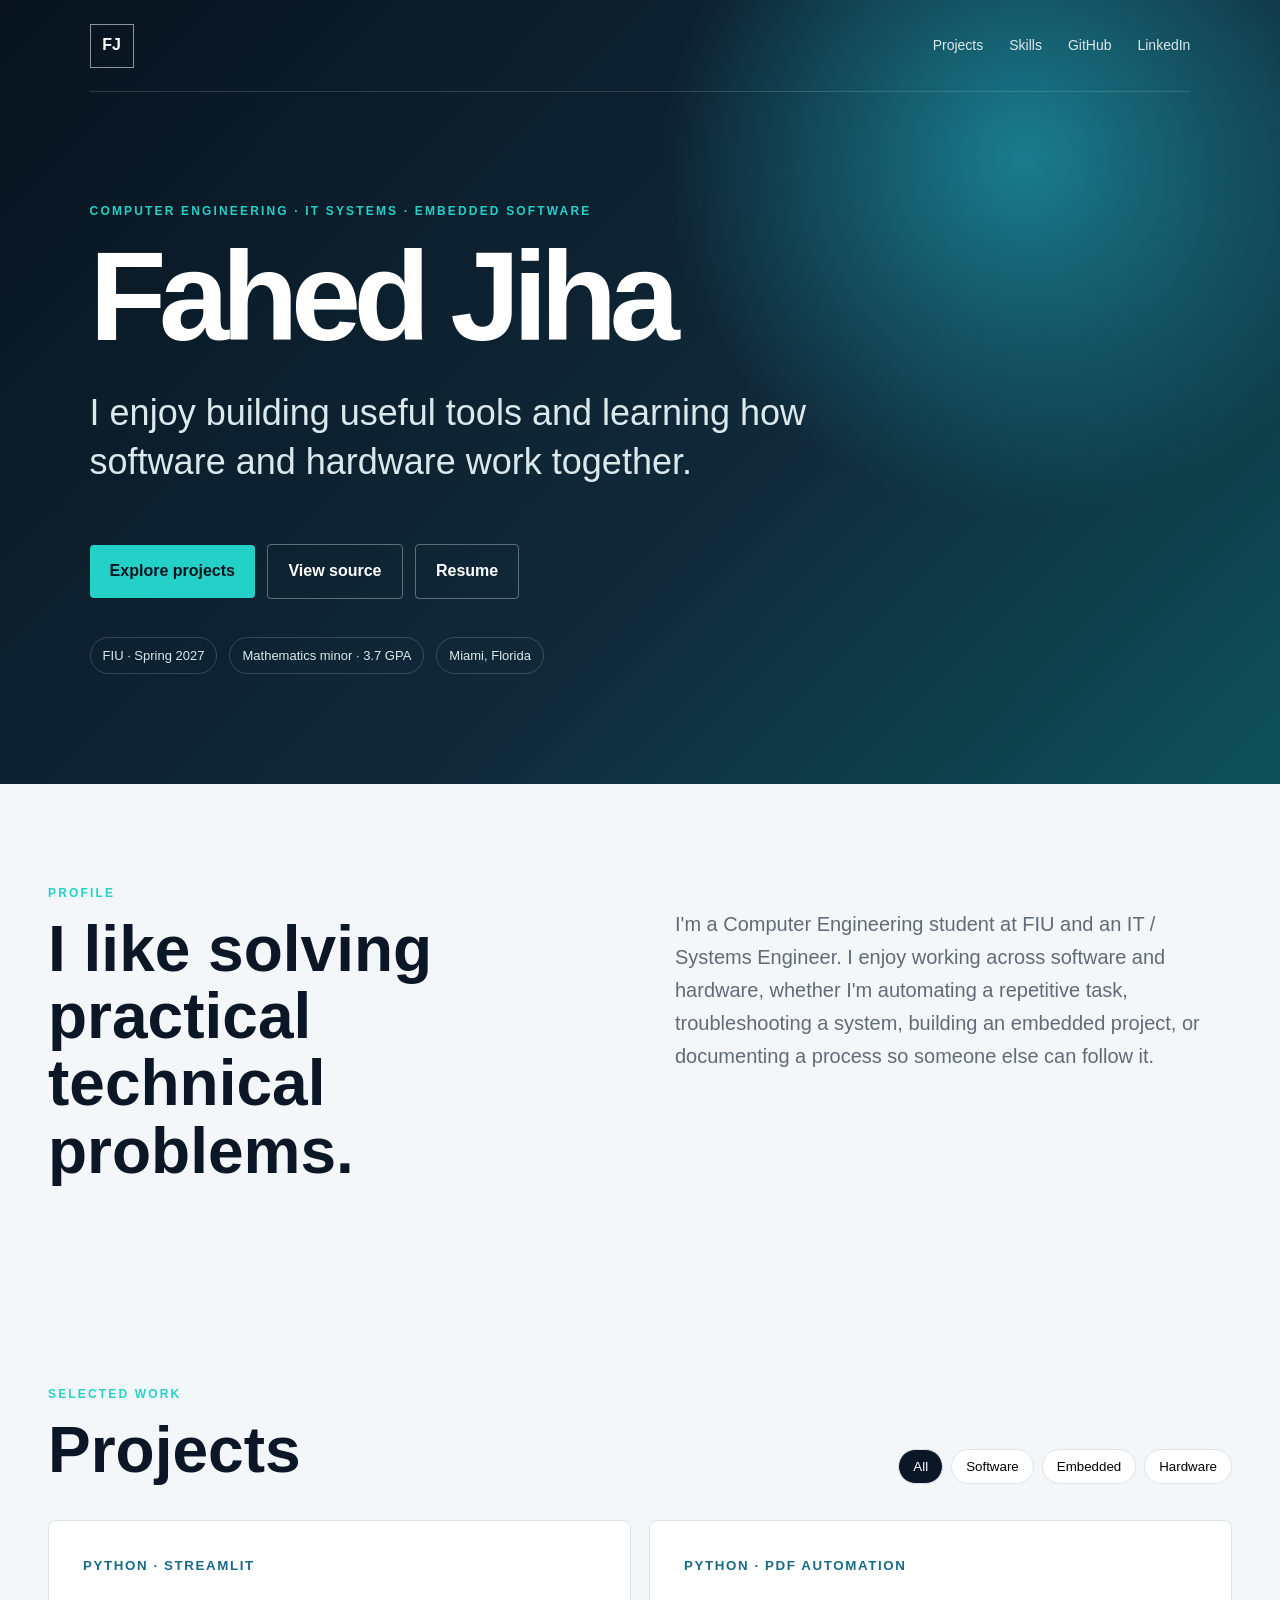
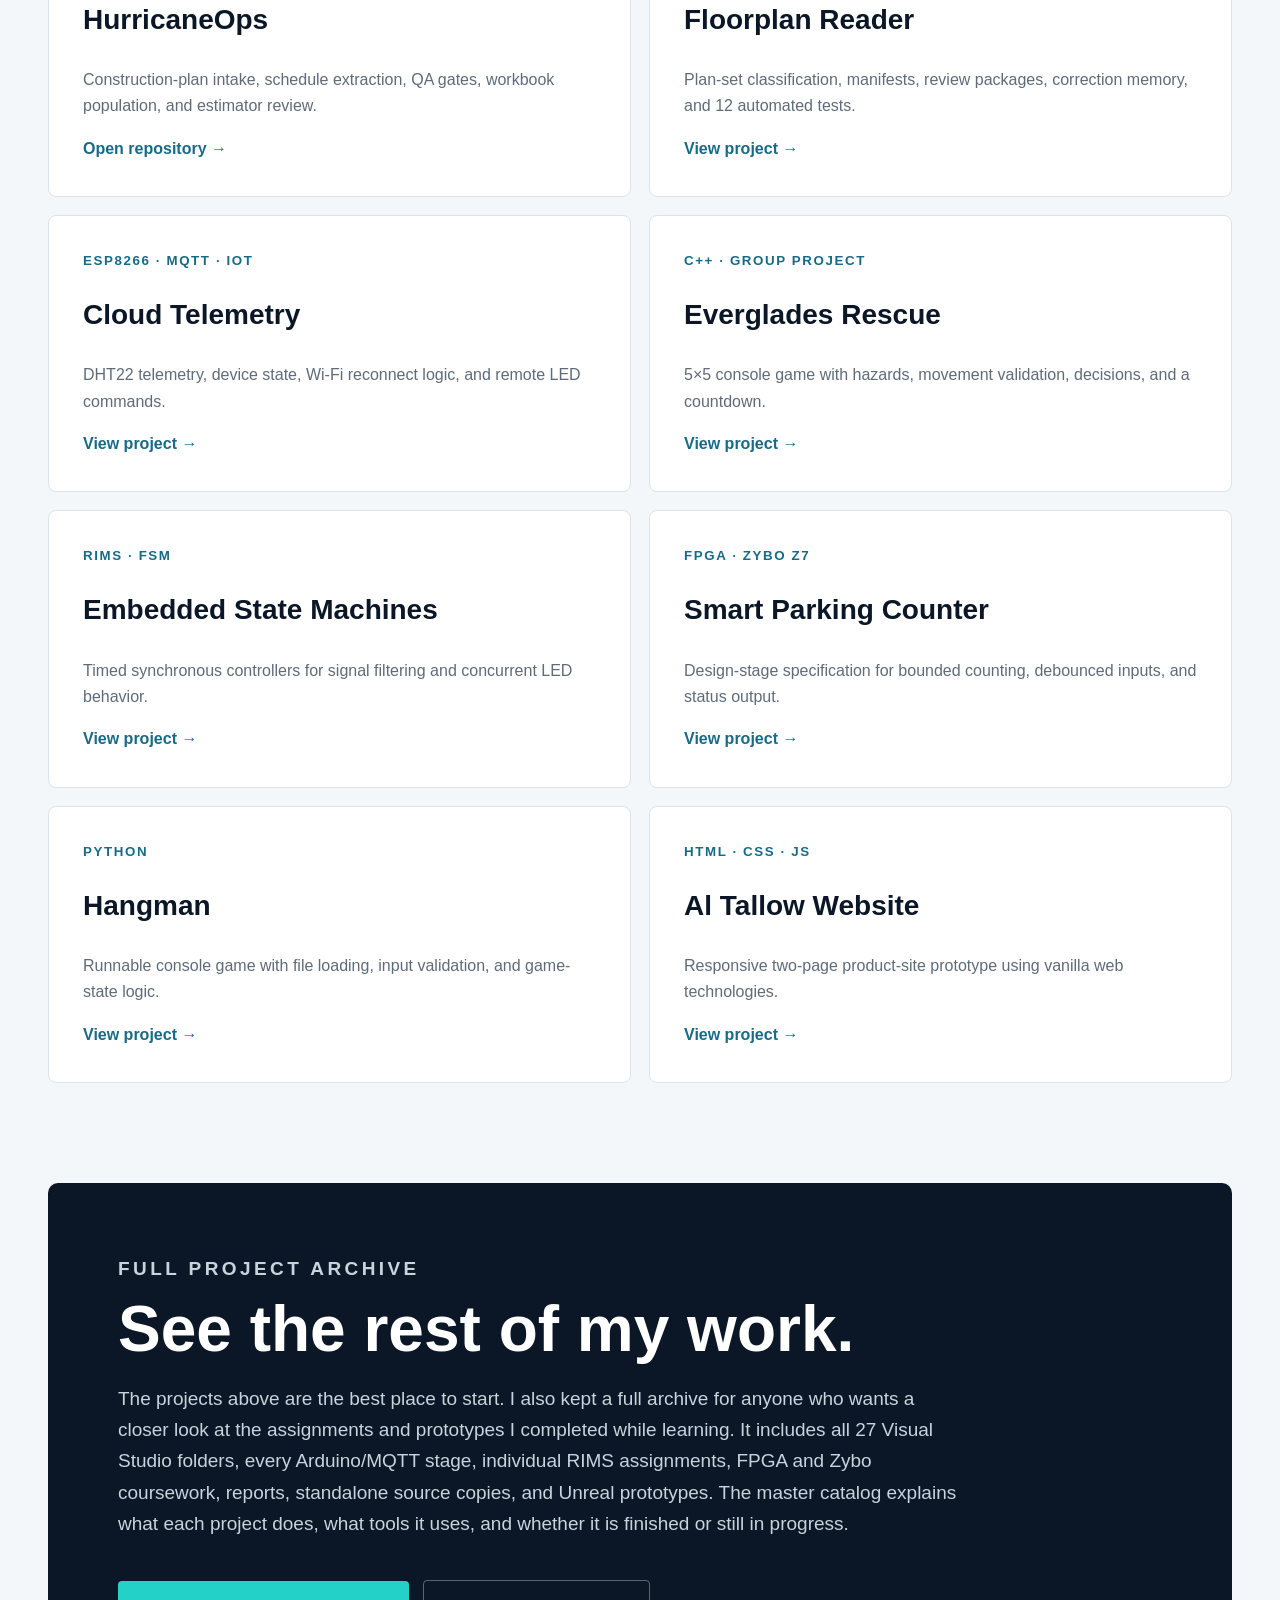
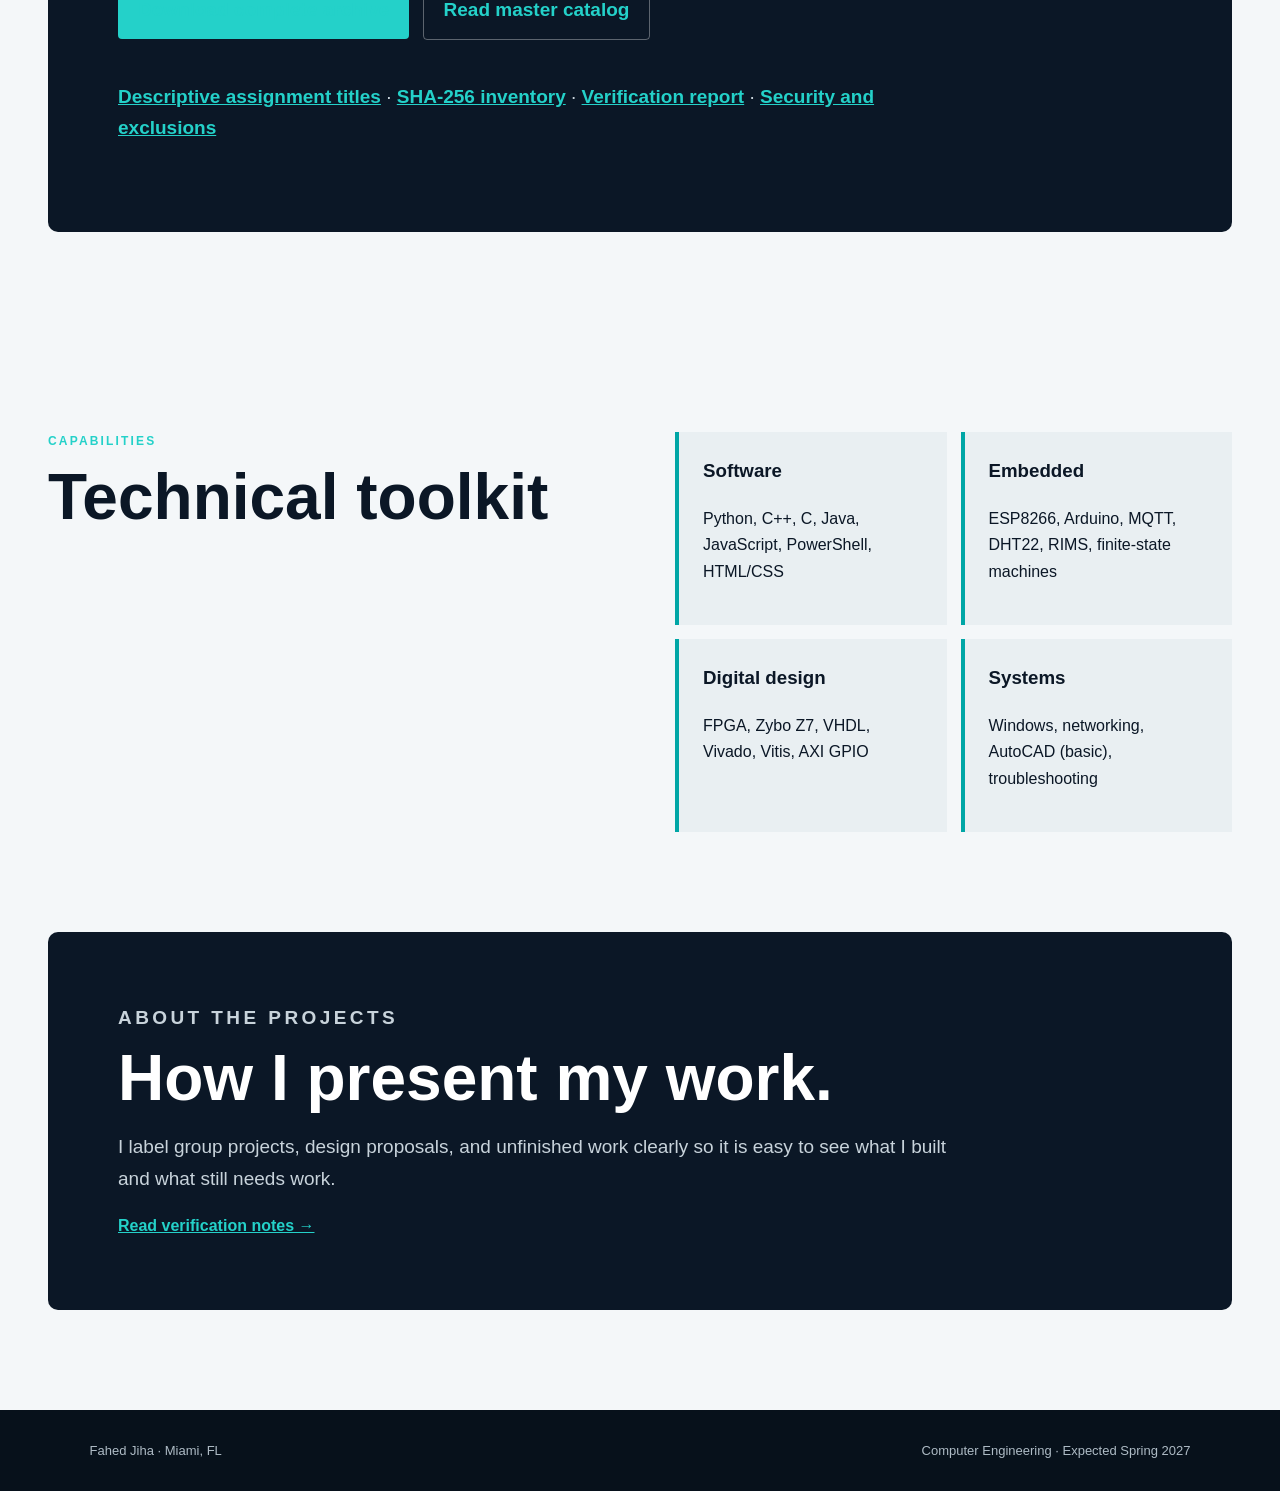
==== commit c7664cf5: "Rewrite portfolio page in a personal voice" ====
--- a/index.html
+++ b/index.html
@@ -1,6 +1,6 @@
 <!doctype html><html lang="en"><head><meta charset="utf-8"><meta name="viewport" content="width=device-width,initial-scale=1"><meta name="description" content="Fahed Jiha computer engineering portfolio"><title>Fahed Jiha | Engineering Portfolio</title><link rel="stylesheet" href="assets/portfolio.css"></head><body>
-<header><nav><b>FJ</b><div><a href="#projects">Projects</a><a href="#skills">Skills</a><a href="https://github.com/Fahedjiha10">GitHub</a><a href="https://www.linkedin.com/in/fahed-j-37849b253/">LinkedIn</a></div></nav><section class="hero"><p class="eyebrow">COMPUTER ENGINEERING · IT SYSTEMS · EMBEDDED SOFTWARE</p><h1>Fahed Jiha</h1><p class="lead">I build practical systems that connect software, hardware, documents, and real-world operations.</p><p><a class="button" href="#projects">Explore projects</a> <a class="outline" href="https://github.com/Fahedjiha10/engineering-portfolio">View source</a> <a class="outline" href="https://github.com/Fahedjiha10/engineering-portfolio/blob/main/resume/Fahed_Jiha_Computer_Engineering_Resume.pdf">Resume</a></p><div class="facts"><span>FIU · Spring 2027</span><span>Mathematics minor · 3.7 GPA</span><span>Miami, Florida</span></div></section></header>
-<main><section class="intro"><div><p class="eyebrow">PROFILE</p><h2>Engineering with an operations mindset.</h2></div><p>Computer Engineering student and IT / Systems Engineer experienced in Python automation, embedded systems, FPGA/SoC coursework, electronics repair, and technical support. I focus on reliable workflows, clear documentation, and honest verification.</p></section>
+<header><nav><b>FJ</b><div><a href="#projects">Projects</a><a href="#skills">Skills</a><a href="https://github.com/Fahedjiha10">GitHub</a><a href="https://www.linkedin.com/in/fahed-j-37849b253/">LinkedIn</a></div></nav><section class="hero"><p class="eyebrow">COMPUTER ENGINEERING · IT SYSTEMS · EMBEDDED SOFTWARE</p><h1>Fahed Jiha</h1><p class="lead">I enjoy building useful tools and learning how software and hardware work together.</p><p><a class="button" href="#projects">Explore projects</a> <a class="outline" href="https://github.com/Fahedjiha10/engineering-portfolio">View source</a> <a class="outline" href="https://github.com/Fahedjiha10/engineering-portfolio/blob/main/resume/Fahed_Jiha_Computer_Engineering_Resume.pdf">Resume</a></p><div class="facts"><span>FIU · Spring 2027</span><span>Mathematics minor · 3.7 GPA</span><span>Miami, Florida</span></div></section></header>
+<main><section class="intro"><div><p class="eyebrow">PROFILE</p><h2>I like solving practical technical problems.</h2></div><p>I'm a Computer Engineering student at FIU and an IT / Systems Engineer. I enjoy working across software and hardware, whether I'm automating a repetitive task, troubleshooting a system, building an embedded project, or documenting a process so someone else can follow it.</p></section>
 <section id="projects"><div class="title"><div><p class="eyebrow">SELECTED WORK</p><h2>Projects</h2></div><div class="filters"><button class="active" data-filter="all">All</button><button data-filter="software">Software</button><button data-filter="embedded">Embedded</button><button data-filter="hardware">Hardware</button></div></div><div class="grid">
 <article data-kind="software"><small>PYTHON · STREAMLIT</small><h3>HurricaneOps</h3><p>Construction-plan intake, schedule extraction, QA gates, workbook population, and estimator review.</p><a href="https://github.com/Fahedjiha10/HurricaneOps">Open repository →</a></article>
 <article data-kind="software"><small>PYTHON · PDF AUTOMATION</small><h3>Floorplan Reader</h3><p>Plan-set classification, manifests, review packages, correction memory, and 12 automated tests.</p><a href="https://github.com/Fahedjiha10/engineering-portfolio/tree/main/projects/floorplan-reader">View project →</a></article>
@@ -11,6 +11,6 @@
 <article data-kind="software"><small>PYTHON</small><h3>Hangman</h3><p>Runnable console game with file loading, input validation, and game-state logic.</p><a href="https://github.com/Fahedjiha10/engineering-portfolio/tree/main/projects/python-hangman">View project →</a></article>
 <article data-kind="software"><small>HTML · CSS · JS</small><h3>Al Tallow Website</h3><p>Responsive two-page product-site prototype using vanilla web technologies.</p><a href="https://github.com/Fahedjiha10/engineering-portfolio/tree/main/projects/al-tallow-website">View project →</a></article></div></section>
 
-<section class="proof"><p class="eyebrow">COMPLETE EVIDENCE ARCHIVE</p><h2>Every engineering project, documented.</h2><p>The full release includes all 27 Visual Studio folders, every Arduino/MQTT stage, individual RIMS assignments, FPGA and Zybo coursework, reports, standalone source copies, and Unreal/experimental prototypes. The master catalog records each project's purpose, inputs, processing, outputs, technologies, completion status, duplicates, and known problems.</p><p><a class="button" href="https://github.com/Fahedjiha10/engineering-portfolio/releases/tag/v1.0-complete-archive">Download complete archive</a> <a class="outline" href="https://github.com/Fahedjiha10/engineering-portfolio/blob/main/docs/complete-project-catalog.md">Read master catalog</a></p><p><a href="https://github.com/Fahedjiha10/engineering-portfolio/blob/main/docs/descriptive-project-title-crosswalk.md">Descriptive assignment titles</a> · <a href="https://github.com/Fahedjiha10/engineering-portfolio/blob/main/docs/FILE_INVENTORY.csv">SHA-256 inventory</a> · <a href="https://github.com/Fahedjiha10/engineering-portfolio/blob/main/docs/archive-verification-report.md">Verification report</a> · <a href="https://github.com/Fahedjiha10/engineering-portfolio/blob/main/docs/archive-security-and-exclusions.md">Security and exclusions</a></p></section>
+<section class="proof"><p class="eyebrow">FULL PROJECT ARCHIVE</p><h2>See the rest of my work.</h2><p>The projects above are the best place to start. I also kept a full archive for anyone who wants a closer look at the assignments and prototypes I completed while learning. It includes all 27 Visual Studio folders, every Arduino/MQTT stage, individual RIMS assignments, FPGA and Zybo coursework, reports, standalone source copies, and Unreal prototypes. The master catalog explains what each project does, what tools it uses, and whether it is finished or still in progress.</p><p><a class="button" href="https://github.com/Fahedjiha10/engineering-portfolio/releases/tag/v1.0-complete-archive">Download complete archive</a> <a class="outline" href="https://github.com/Fahedjiha10/engineering-portfolio/blob/main/docs/complete-project-catalog.md">Read master catalog</a></p><p><a href="https://github.com/Fahedjiha10/engineering-portfolio/blob/main/docs/descriptive-project-title-crosswalk.md">Descriptive assignment titles</a> · <a href="https://github.com/Fahedjiha10/engineering-portfolio/blob/main/docs/FILE_INVENTORY.csv">SHA-256 inventory</a> · <a href="https://github.com/Fahedjiha10/engineering-portfolio/blob/main/docs/archive-verification-report.md">Verification report</a> · <a href="https://github.com/Fahedjiha10/engineering-portfolio/blob/main/docs/archive-security-and-exclusions.md">Security and exclusions</a></p></section>
 <section id="skills" class="skills"><div><p class="eyebrow">CAPABILITIES</p><h2>Technical toolkit</h2></div><div class="skillgrid"><div><h3>Software</h3><p>Python, C++, C, Java, JavaScript, PowerShell, HTML/CSS</p></div><div><h3>Embedded</h3><p>ESP8266, Arduino, MQTT, DHT22, RIMS, finite-state machines</p></div><div><h3>Digital design</h3><p>FPGA, Zybo Z7, VHDL, Vivado, Vitis, AXI GPIO</p></div><div><h3>Systems</h3><p>Windows, networking, AutoCAD (basic), troubleshooting</p></div></div></section>
-<section class="proof"><p class="eyebrow">ENGINEERING PRACTICE</p><h2>Evidence over exaggeration.</h2><p>Every project states what was tested, what remains incomplete, and whether work was individual, collaborative, or design-stage.</p><a href="https://github.com/Fahedjiha10/engineering-portfolio/blob/main/docs/project-status.md">Read verification notes →</a></section></main><footer><span>Fahed Jiha · Miami, FL</span><span>Computer Engineering · Expected Spring 2027</span></footer><script src="assets/portfolio.js"></script></body></html>+<section class="proof"><p class="eyebrow">ABOUT THE PROJECTS</p><h2>How I present my work.</h2><p>I label group projects, design proposals, and unfinished work clearly so it is easy to see what I built and what still needs work.</p><a href="https://github.com/Fahedjiha10/engineering-portfolio/blob/main/docs/project-status.md">Read verification notes →</a></section></main><footer><span>Fahed Jiha · Miami, FL</span><span>Computer Engineering · Expected Spring 2027</span></footer><script src="assets/portfolio.js"></script></body></html>
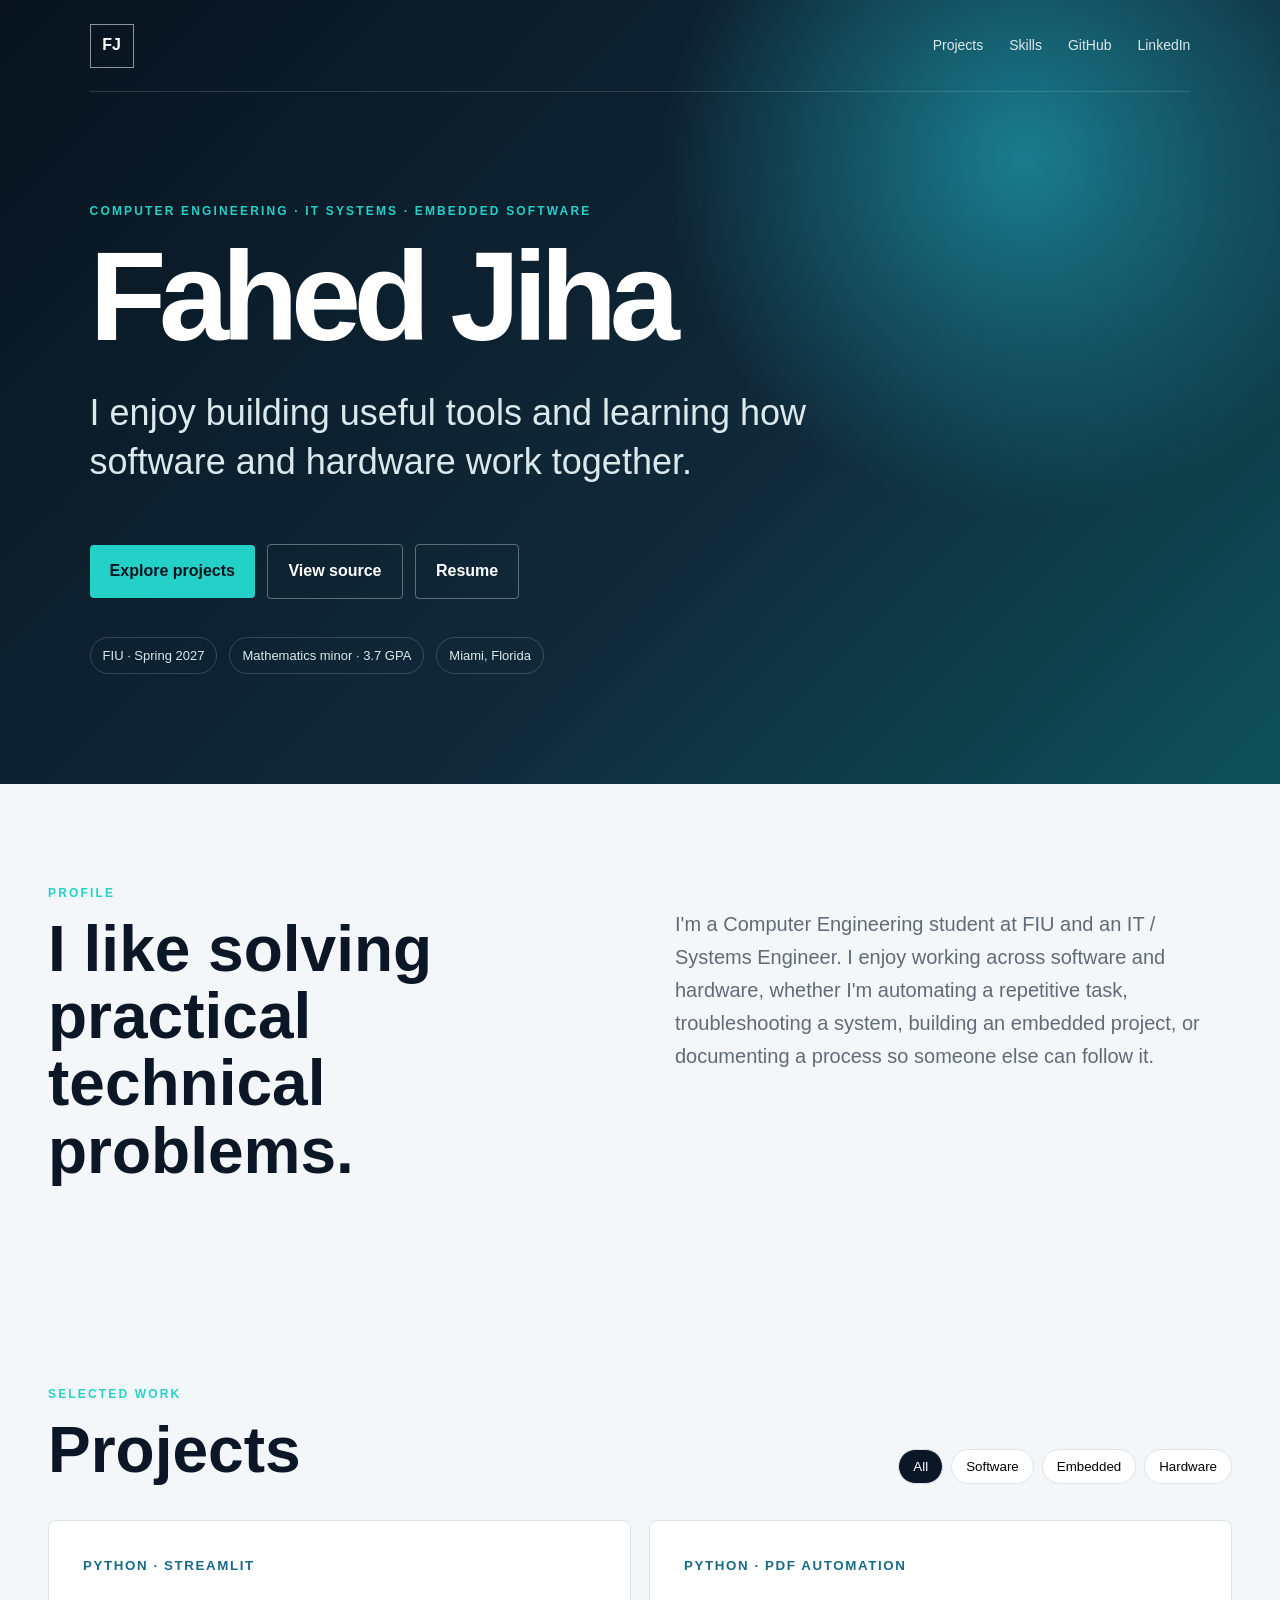
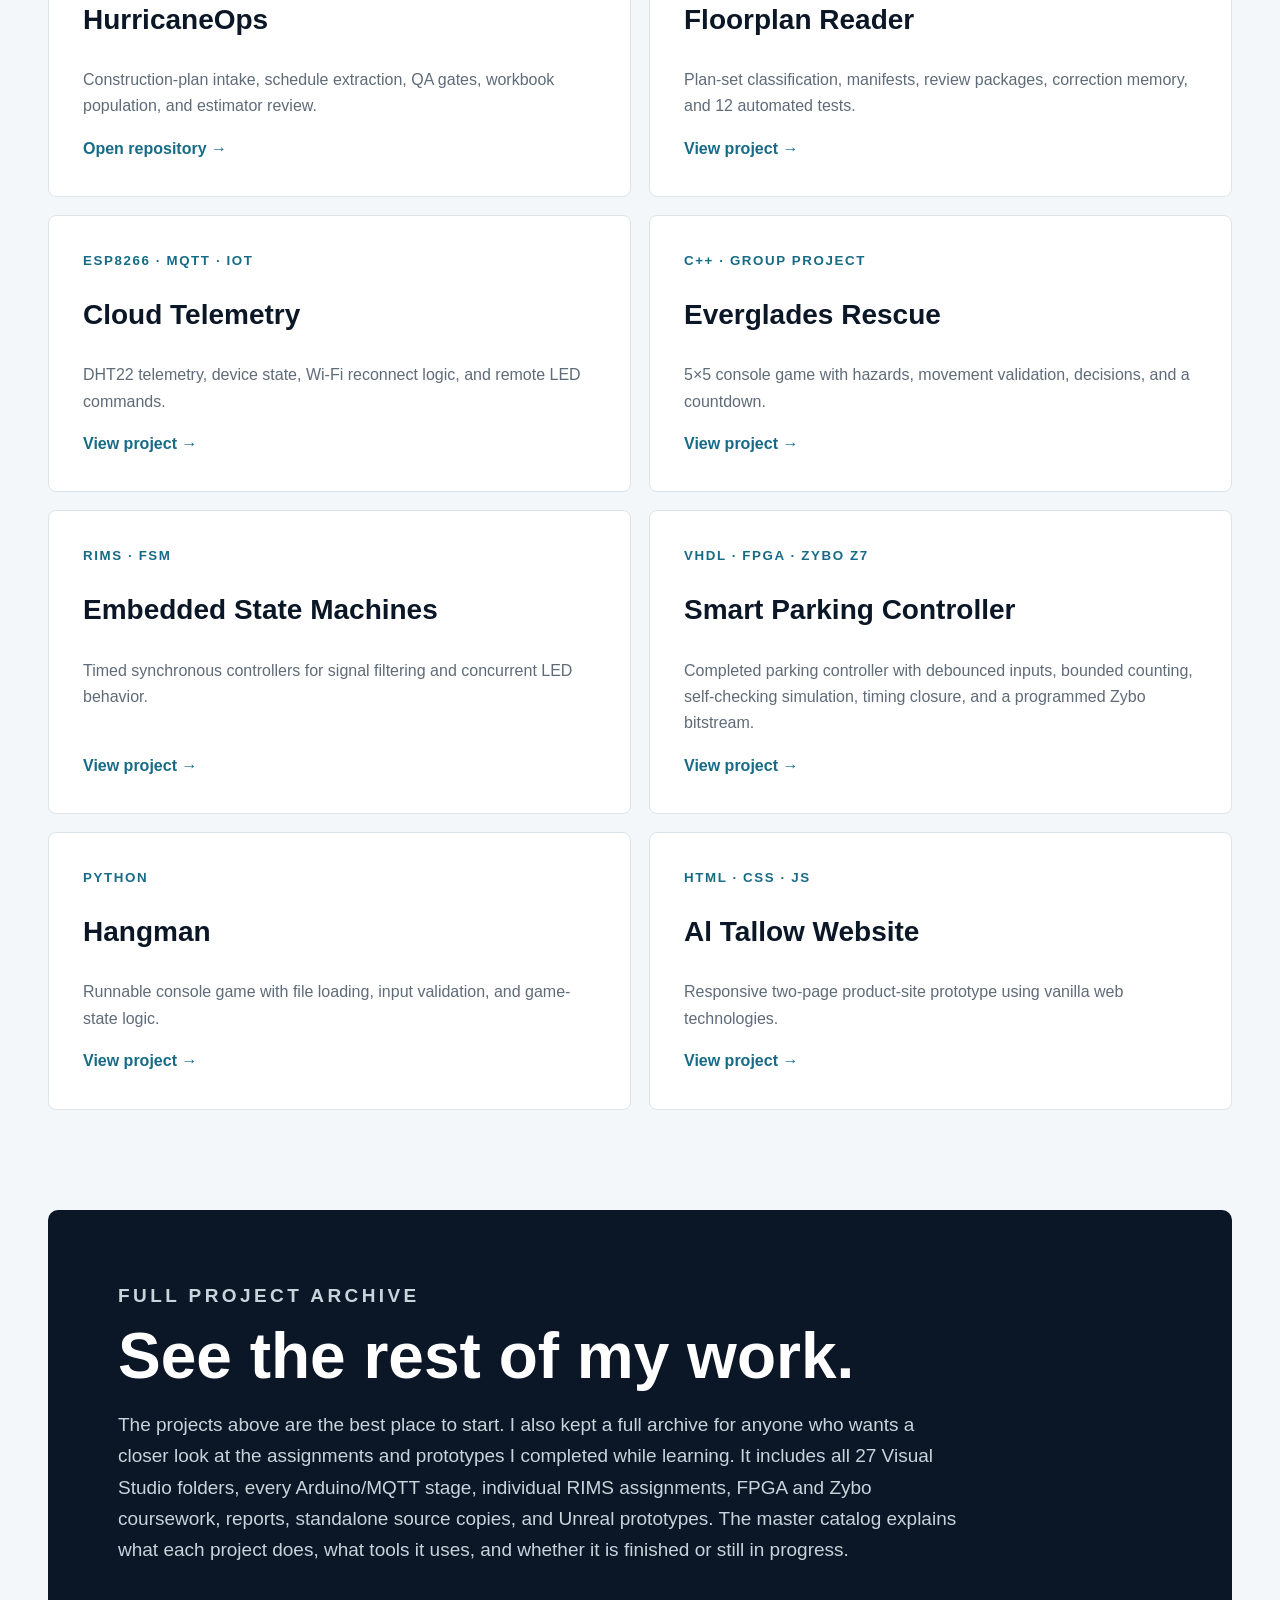
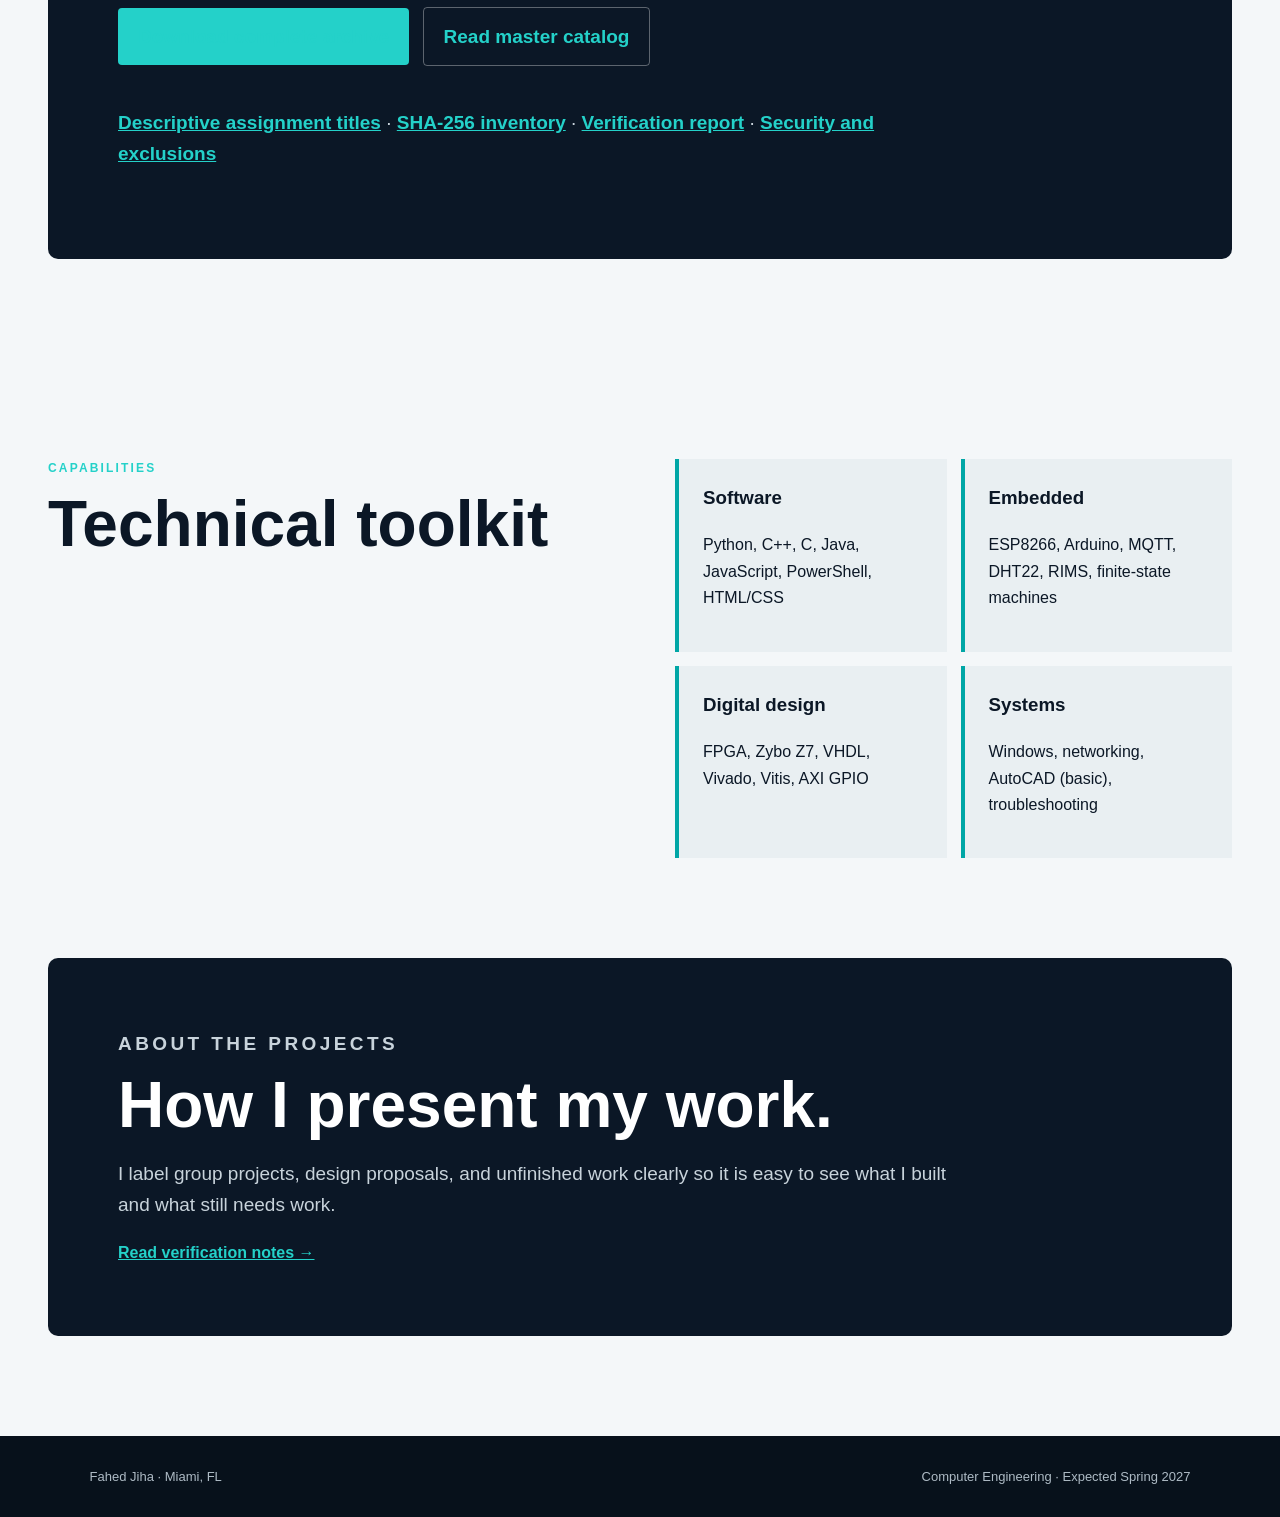
==== commit 66215be7: "Add completed Vivado smart parking project" ====
--- a/index.html
+++ b/index.html
@@ -7,7 +7,7 @@
 <article data-kind="embedded"><small>ESP8266 · MQTT · IOT</small><h3>Cloud Telemetry</h3><p>DHT22 telemetry, device state, Wi-Fi reconnect logic, and remote LED commands.</p><a href="https://github.com/Fahedjiha10/engineering-portfolio/tree/main/projects/esp8266-mqtt-iot">View project →</a></article>
 <article data-kind="software"><small>C++ · GROUP PROJECT</small><h3>Everglades Rescue</h3><p>5×5 console game with hazards, movement validation, decisions, and a countdown.</p><a href="https://github.com/Fahedjiha10/engineering-portfolio/tree/main/projects/everglades-rescue-game">View project →</a></article>
 <article data-kind="embedded"><small>RIMS · FSM</small><h3>Embedded State Machines</h3><p>Timed synchronous controllers for signal filtering and concurrent LED behavior.</p><a href="https://github.com/Fahedjiha10/engineering-portfolio/tree/main/projects/embedded-state-machines">View project →</a></article>
-<article data-kind="hardware"><small>FPGA · ZYBO Z7</small><h3>Smart Parking Counter</h3><p>Design-stage specification for bounded counting, debounced inputs, and status output.</p><a href="https://github.com/Fahedjiha10/engineering-portfolio/tree/main/projects/fpga-smart-parking">View project →</a></article>
+<article data-kind="hardware"><small>VHDL · FPGA · ZYBO Z7</small><h3>Smart Parking Controller</h3><p>Completed parking controller with debounced inputs, bounded counting, self-checking simulation, timing closure, and a programmed Zybo bitstream.</p><a href="https://github.com/Fahedjiha10/engineering-portfolio/tree/main/projects/fpga-smart-parking">View project →</a></article>
 <article data-kind="software"><small>PYTHON</small><h3>Hangman</h3><p>Runnable console game with file loading, input validation, and game-state logic.</p><a href="https://github.com/Fahedjiha10/engineering-portfolio/tree/main/projects/python-hangman">View project →</a></article>
 <article data-kind="software"><small>HTML · CSS · JS</small><h3>Al Tallow Website</h3><p>Responsive two-page product-site prototype using vanilla web technologies.</p><a href="https://github.com/Fahedjiha10/engineering-portfolio/tree/main/projects/al-tallow-website">View project →</a></article></div></section>
 
